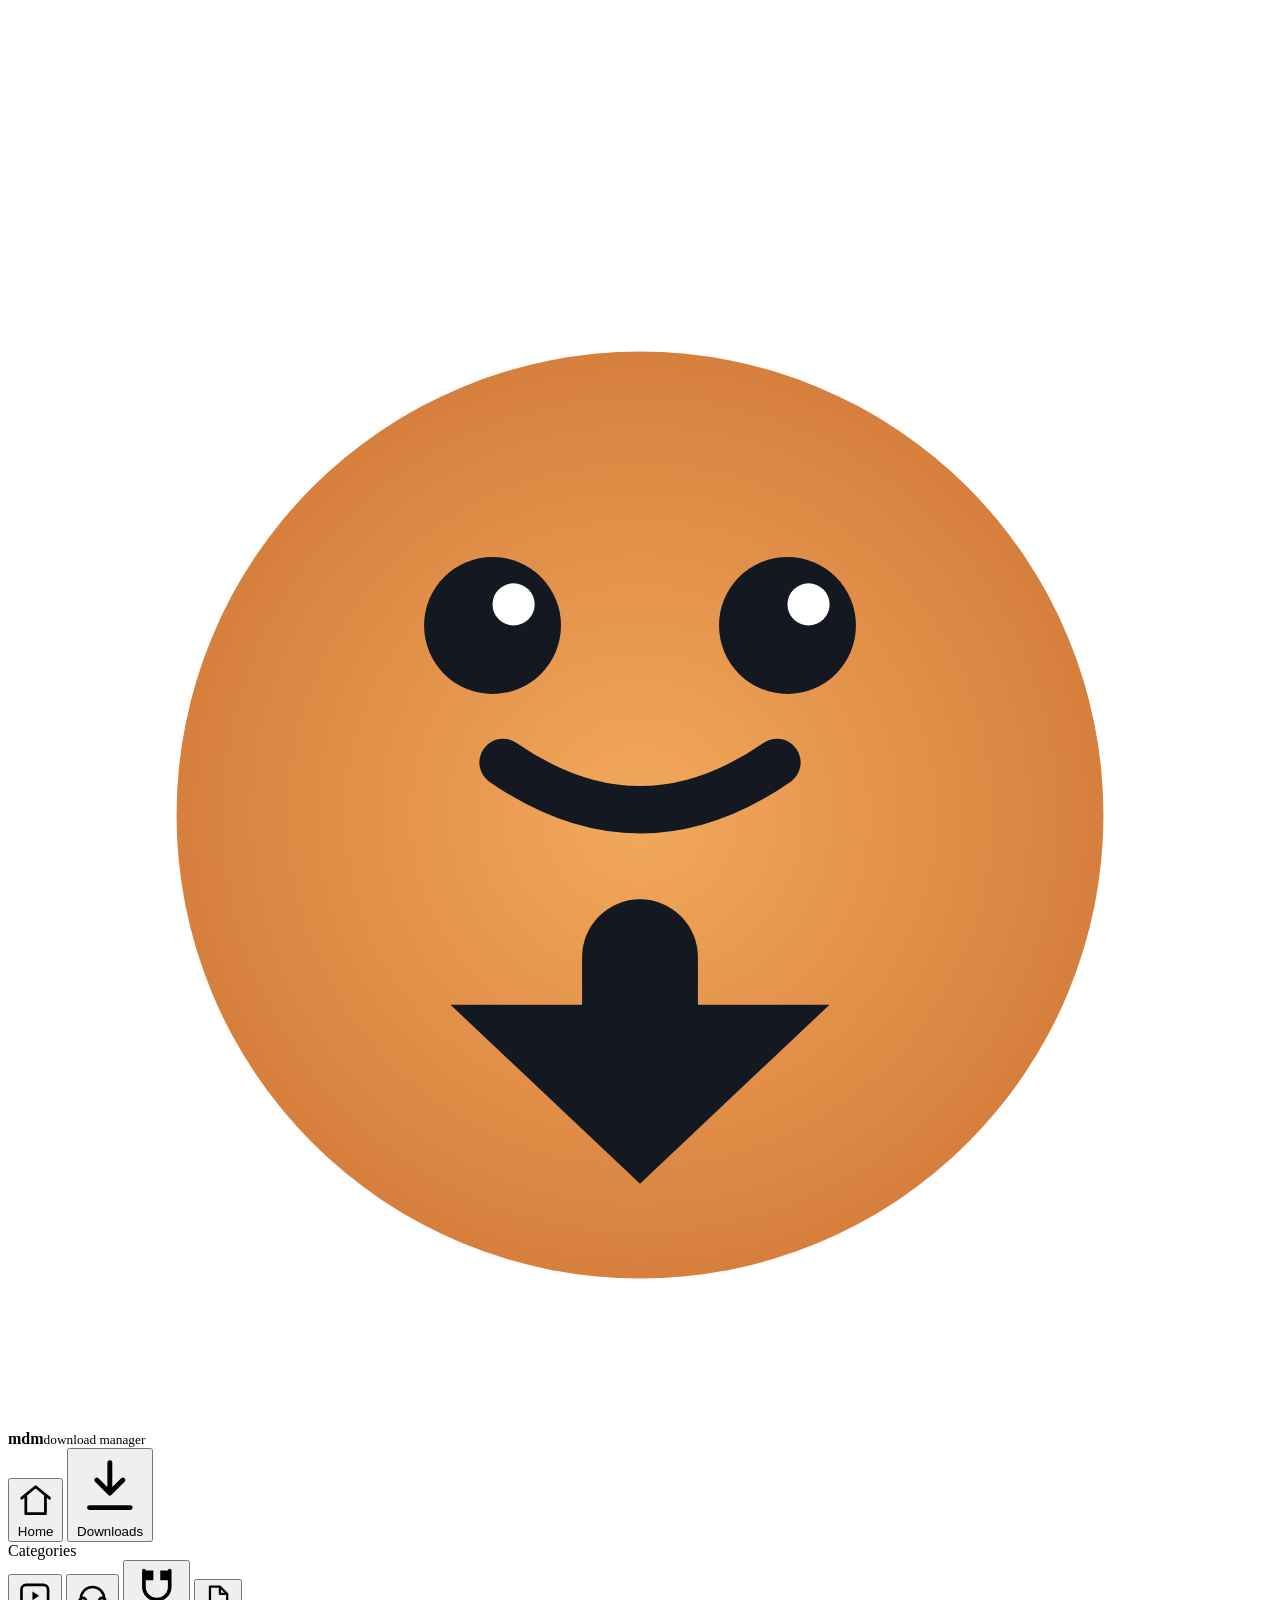
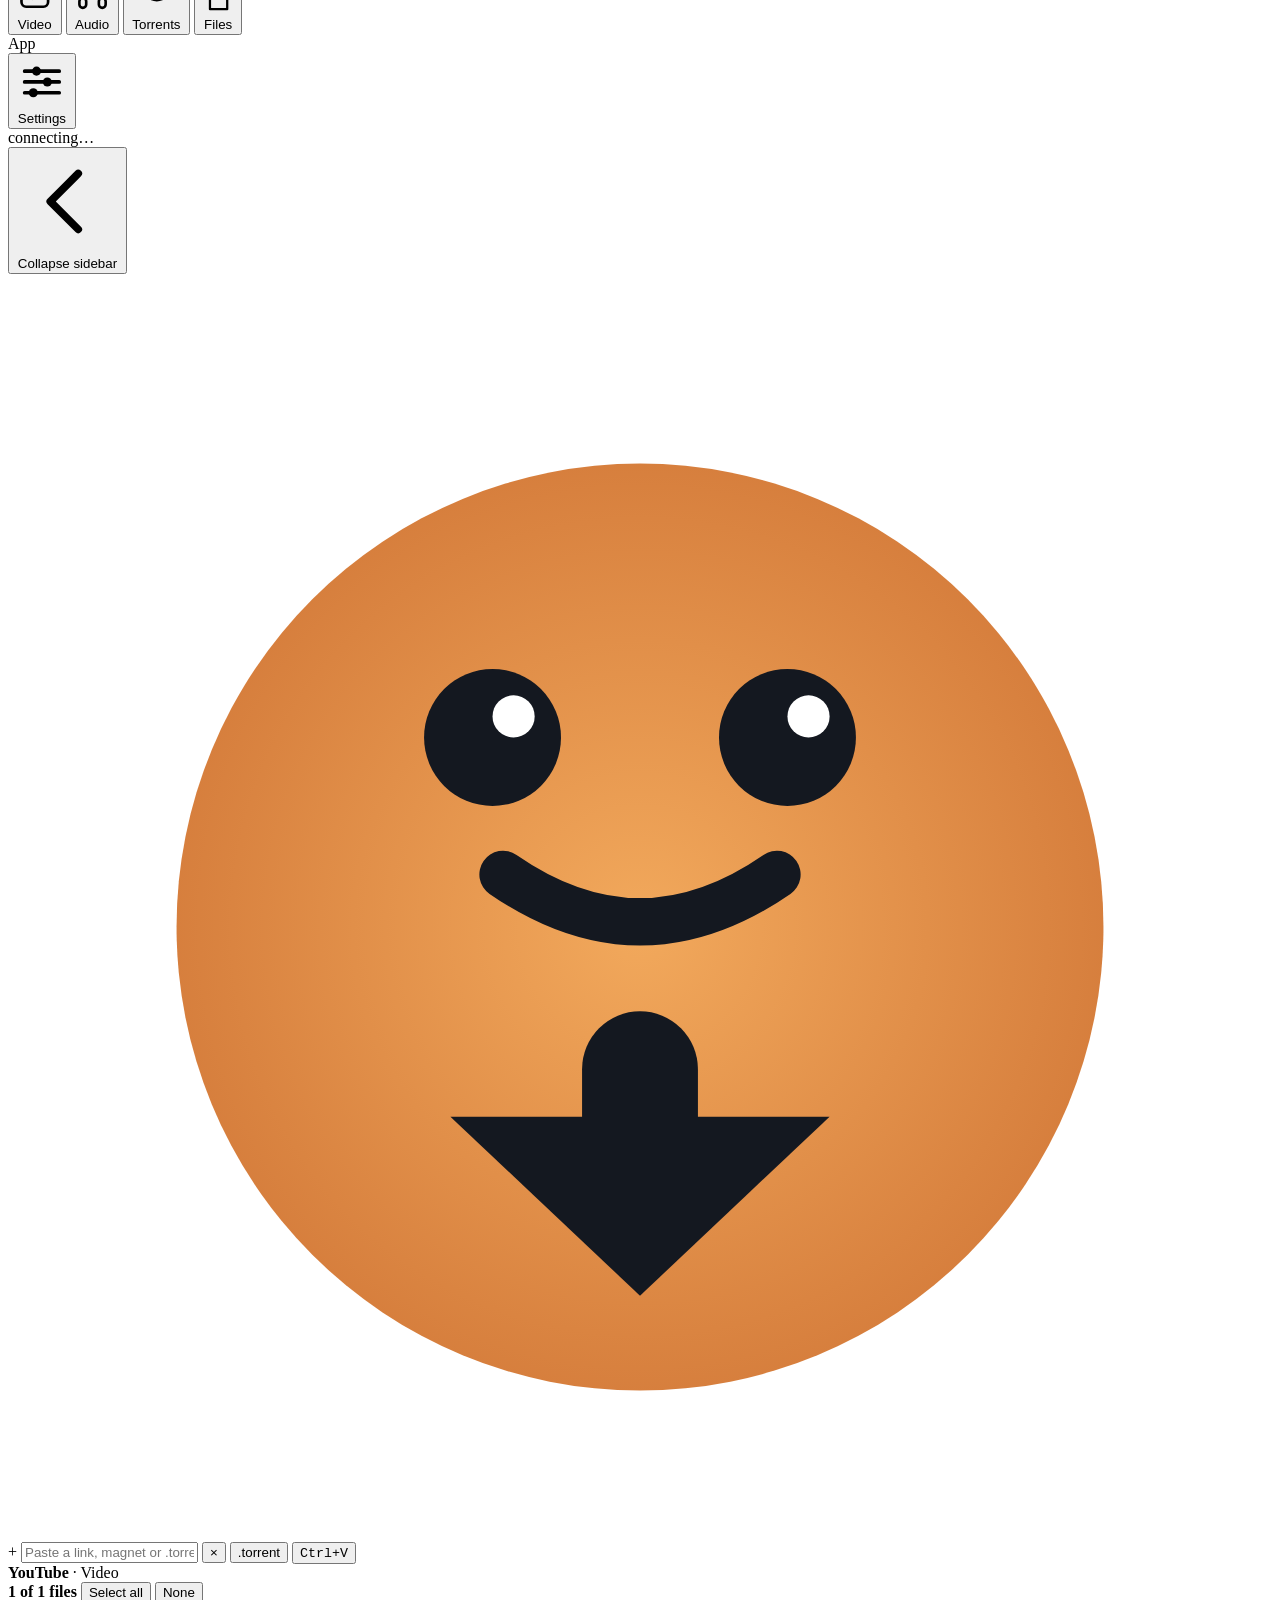
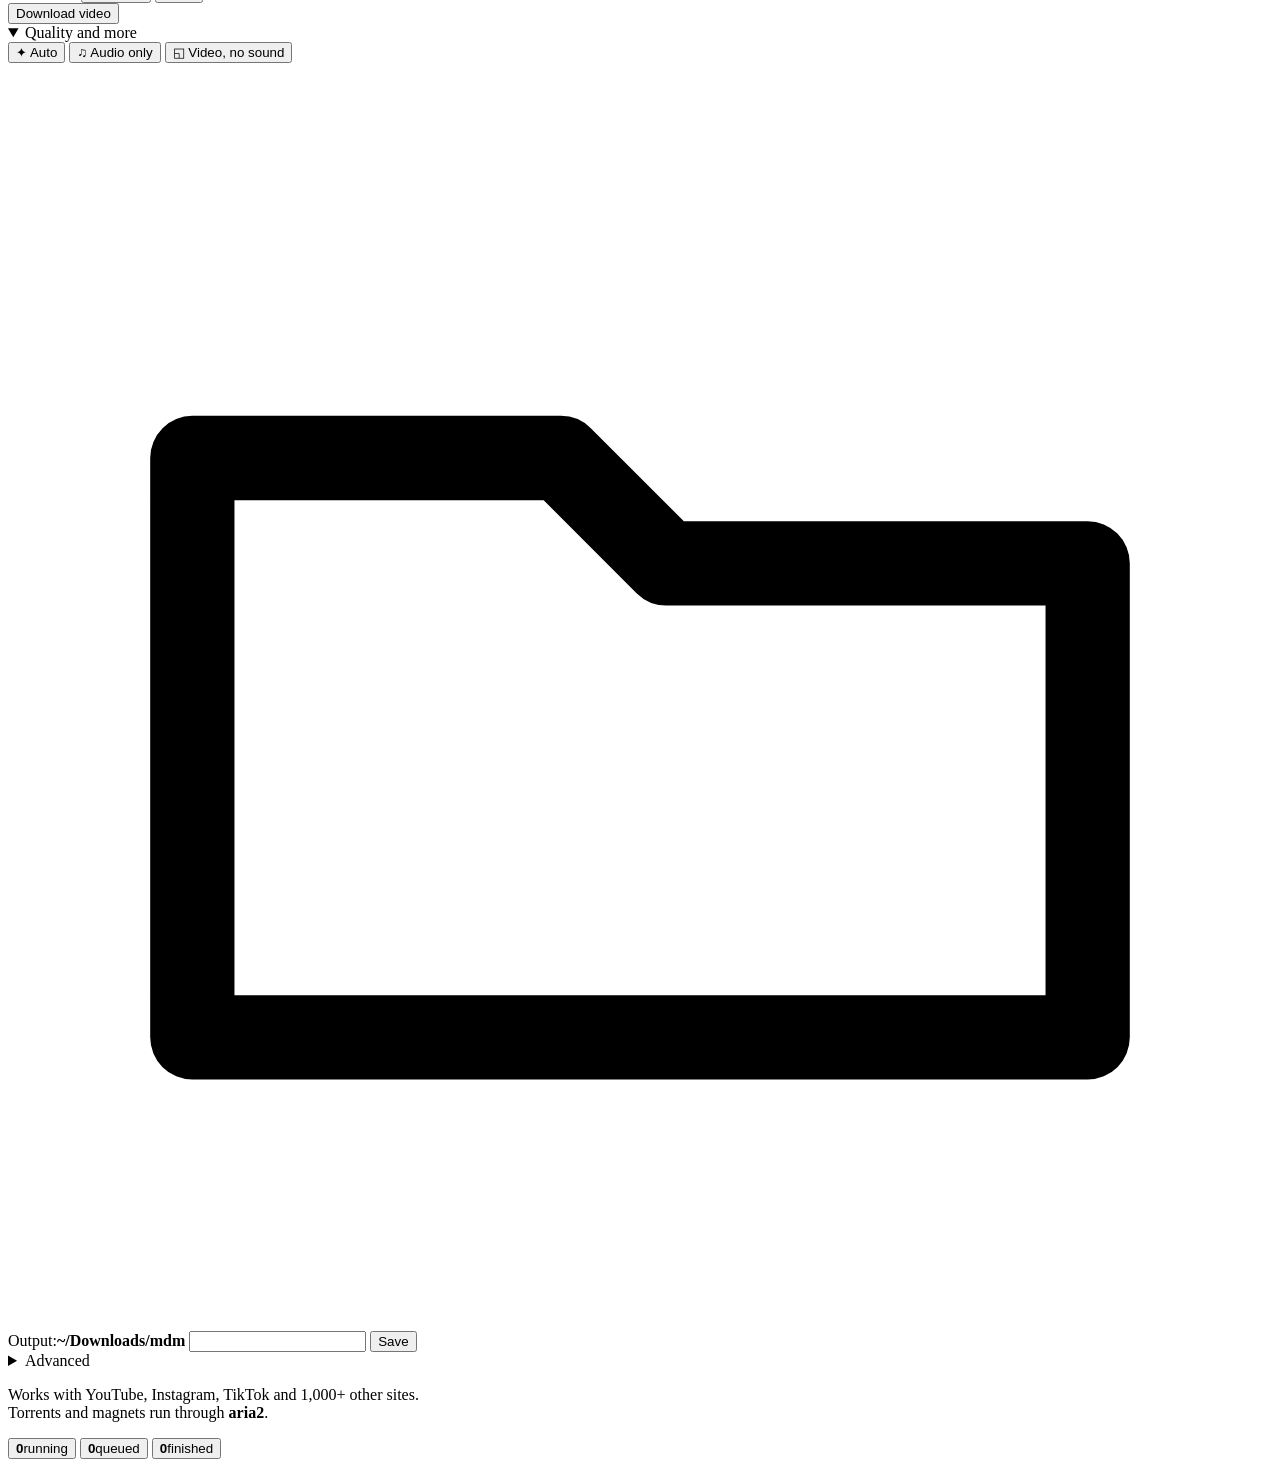
==== crates/mdm-server/ui/index.html @ 6a84bc95 "P3TERX-inspired aria2 & advanced yt-dlp settings cards aria2 engine card now exposes: disk cache, fi" ====
<!doctype html>
<html lang="en">
<head>
<meta charset="utf-8">
<meta name="viewport" content="width=device-width, initial-scale=1">
<title>mdm — Media Download Manager</title>
<link rel="icon" href="data:image/svg+xml,%3Csvg xmlns='http://www.w3.org/2000/svg' viewBox='0 0 32 32'%3E%3Crect width='32' height='32' rx='8' fill='%23e8934a'/%3E%3Cpath d='M16 7v11m-5-4l5 5 5-5M8 25h16' stroke='%23161a21' stroke-width='2.6' stroke-linecap='round' stroke-linejoin='round' fill='none'/%3E%3C/svg%3E">
<link rel="stylesheet" href="/static/styles.css">
</head>
<body>

<!-- shared svg: mascot + gradients -->
<svg class="defs-svg" aria-hidden="true">
  <defs>
    <radialGradient id="g-hero" cx="0.5" cy="0.5" r="0.75">
      <stop offset="0" stop-color="#f2a95c"/>
      <stop offset="1" stop-color="#c96a2e"/>
    </radialGradient>
    <g id="mascot">
      <circle cx="60" cy="62" r="44" fill="url(#g-hero)"/>
      <circle cx="46" cy="44" r="6.5" fill="#141820"/>
      <circle cx="74" cy="44" r="6.5" fill="#141820"/>
      <circle cx="48" cy="42" r="2" fill="#fff"/>
      <circle cx="76" cy="42" r="2" fill="#fff"/>
      <path d="M47 57 Q60 66 73 57" stroke="#141820" stroke-width="4.5" stroke-linecap="round" fill="none"/>
      <rect x="54.5" y="70" width="11" height="16" rx="5.5" fill="#141820"/>
      <path d="M42 80 h36 L60 97 Z" fill="#141820"/>
    </g>
  </defs>
</svg>

<div class="app">
  <aside class="sidebar" id="sidebar">
    <div class="brand">
      <svg class="tile" viewBox="0 0 120 120"><use href="#mascot"/></svg>
      <div class="brand-text"><b>mdm</b><small>download manager</small></div>
    </div>

    <nav class="nav">
      <button class="nav-item" data-nav="#/home">
        <svg viewBox="0 0 24 24"><path d="M3.5 10.5 12 3.5l8.5 7M6 9v11h12V9" fill="none" stroke="currentColor" stroke-width="1.7" stroke-linecap="round" stroke-linejoin="round"/></svg>
        <span>Home</span>
      </button>
      <button class="nav-item" data-nav="#/downloads">
        <svg viewBox="0 0 24 24"><path d="M12 4v10m-4.5-4 4.5 4.5L16.5 10M5 19.5h14" fill="none" stroke="currentColor" stroke-width="1.7" stroke-linecap="round" stroke-linejoin="round"/></svg>
        <span>Downloads</span>
        <em id="badge-active" class="badge hidden"></em>
      </button>

      <div class="section">Categories</div>
      <button class="nav-item cat" data-kind="#/downloads/video">
        <svg viewBox="0 0 24 24"><rect x="3.5" y="5" width="17" height="14" rx="3" fill="none" stroke="currentColor" stroke-width="1.7"/><path d="M10.5 9.2 14.8 12l-4.3 2.8z" fill="currentColor"/></svg>
        <span>Video</span>
      </button>
      <button class="nav-item cat" data-kind="#/downloads/audio">
        <svg viewBox="0 0 24 24"><path d="M4.5 14a7.5 7.5 0 0 1 15 0" fill="none" stroke="currentColor" stroke-width="1.7" stroke-linecap="round"/><rect x="3.5" y="13.5" width="4.4" height="6.5" rx="2.2" fill="none" stroke="currentColor" stroke-width="1.7"/><rect x="16.1" y="13.5" width="4.4" height="6.5" rx="2.2" fill="none" stroke="currentColor" stroke-width="1.7"/></svg>
        <span>Audio</span>
      </button>
      <button class="nav-item cat" data-kind="#/downloads/torrents">
        <svg viewBox="0 0 24 24"><path d="M6 3.5v7.5a6 6 0 0 0 12 0V3.5" fill="none" stroke="currentColor" stroke-width="1.7" stroke-linecap="round"/><path d="M6 3.5h4.4V8H6zM13.6 3.5H18V8h-4.4z" fill="currentColor"/></svg>
        <span>Torrents</span>
      </button>
      <button class="nav-item cat" data-kind="#/downloads/files">
        <svg viewBox="0 0 24 24"><path d="M6 3.5h7.5L19 9v11.5H6zM13.5 3.7V9H19" fill="none" stroke="currentColor" stroke-width="1.7" stroke-linecap="round" stroke-linejoin="round"/></svg>
        <span>Files</span>
      </button>

      <div class="section">App</div>
      <button class="nav-item" data-nav="#/settings">
        <svg viewBox="0 0 24 24"><path d="M4 7h16M4 12h16M4 17h16" fill="none" stroke="currentColor" stroke-width="1.7" stroke-linecap="round"/><circle cx="9.5" cy="7" r="2.1" fill="currentColor"/><circle cx="14.5" cy="12" r="2.1" fill="currentColor"/><circle cx="8" cy="17" r="2.1" fill="currentColor"/></svg>
        <span>Settings</span>
      </button>
    </nav>

    <div class="side-foot">
      <div class="health"><span id="health-dot" class="dot"></span><span id="health-text">connecting…</span></div>
      <button id="collapse" class="side-btn" title="Collapse sidebar (Ctrl+Shift+S)">
        <svg viewBox="0 0 24 24"><path d="M14.5 5.5 8 12l6.5 6.5" fill="none" stroke="currentColor" stroke-width="1.8" stroke-linecap="round" stroke-linejoin="round"/></svg>
        <span>Collapse sidebar</span>
      </button>
    </div>
  </aside>

  <main class="panel">
    <div id="notice" class="notice hidden" role="status"></div>

    <!-- Home: paste a link -->
    <section id="view-home" class="view">
      <div class="hero">
        <svg class="mascot" viewBox="0 0 120 120"><use href="#mascot"/></svg>

        <form id="add-form" class="home-stack" autocomplete="off">
          <div class="paste-bar">
            <span class="plus">+</span>
            <input id="url" type="text" placeholder="Paste a link, magnet or .torrent path…" required spellcheck="false" aria-label="Link">
            <button type="button" id="clear-btn" class="kbd-btn hidden" title="Clear">×</button>
            <button type="button" id="browse-btn" class="kbd-btn" title="Pick a .torrent file to add">.torrent</button>
            <button type="button" id="paste-btn" class="kbd-btn"><kbd>Ctrl+V</kbd></button>
            <input id="torrent-file" type="file" accept=".torrent,application/x-bittorrent" hidden>
          </div>

          <!-- shown while a URL is present -->
          <div id="add-card" class="add-card hidden">
            <div id="preview-line" class="preview-line"><b id="pv-site">YouTube</b> <span class="dotsep">·</span> <span id="pv-type">Video</span></div>

            <!-- torrent: per-file selection -->
            <div id="torrent-block" class="torrent-block hidden">
              <div class="t-head">
                <b id="t-count">1 of 1 files</b>
                <span class="t-links">
                  <button type="button" id="t-all">Select all</button>
                  <button type="button" id="t-none">None</button>
                </span>
              </div>
              <div id="t-files" class="t-files"></div>
            </div>

            <button type="submit" id="add-btn" class="primary wide-btn">Download video</button>

            <details class="advance" open>
              <summary>Quality and more</summary>
              <div class="seg" id="quality-seg" role="radiogroup">
                <button type="button" class="seg-btn on" data-fmt="">✦ Auto</button>
                <button type="button" class="seg-btn" data-fmt="bestaudio/best">♫ Audio only</button>
                <button type="button" class="seg-btn" data-fmt="bestvideo/best">◱ Video, no sound</button>
              </div>
              <div class="out-row">
                <svg viewBox="0 0 24 24"><path d="M3.5 7.5v11h17v-9h-8l-2-2h-7z" fill="none" stroke="currentColor" stroke-width="1.6" stroke-linejoin="round"/></svg>
                <span>Output:</span><b id="out-dir-label">~/Downloads/mdm</b>
                <input id="out-dir-input" class="hidden" type="text" spellcheck="false">
                <button type="button" id="out-dir-save" class="mini-btn hidden">Save</button>
              </div>

              <details class="advance adv-2">
                <summary>Advanced</summary>
                <div class="adv-grid">
                  <label><span>Type</span>
                    <select id="kind">
                      <option value="">auto</option>
                      <option value="video">video</option>
                      <option value="audio">audio</option>
                      <option value="direct">file</option>
                      <option value="torrent">torrent</option>
                      <option value="magnet">magnet</option>
                    </select>
                  </label>
                  <label><span>Format selector (-f)</span>
                    <input id="format" type="text" placeholder="best" spellcheck="false">
                  </label>
                </div>
              </details>
            </details>
          </div>
        </form>

        <div id="hero-foot">
          <p class="hero-sub">Works with YouTube, Instagram, TikTok and 1,000+ other sites.<br>
          Torrents and magnets run through <b>aria2</b>.</p>
          <div class="stats">
            <button class="stat" data-nav="#/downloads"><b id="stat-running">0</b><span>running</span></button>
            <button class="stat" data-nav="#/downloads"><b id="stat-queued">0</b><span>queued</span></button>
            <button class="stat" data-nav="#/downloads"><b id="stat-done">0</b><span>finished</span></button>
          </div>
        </div>
      </div>
    </section>

    <!-- Downloads: grouped cards -->
    <section id="view-downloads" class="view" hidden>
      <div class="head-row">
        <h2>Downloads</h2>
        <div class="head-tools">
          <input id="search" class="search" type="text" placeholder="Search" spellcheck="false">
          <button id="go-add" class="side-btn">
            <svg viewBox="0 0 24 24"><circle cx="12" cy="12" r="9" fill="none" stroke="currentColor" stroke-width="1.7"/><path d="M12 8.5v7M8.5 12h7" fill="none" stroke="currentColor" stroke-width="1.7" stroke-linecap="round"/></svg>
            <span>Add link</span>
          </button>
        </div>
      </div>

      <div class="chips" id="state-chips">
        <button class="chip on" data-state="all">All <b class="chip-n" id="n-all">0</b></button>
        <button class="chip" data-state="active">Active <b class="chip-n" id="n-active">0</b></button>
        <button class="chip" data-state="done">Completed <b class="chip-n" id="n-done">0</b></button>
        <button class="chip" data-state="failed">Failed <b class="chip-n" id="n-failed">0</b></button>
      </div>
      <div id="dl-summary" class="dl-summary hidden"></div>
      <div id="kind-note" class="kind-note hidden"></div>

      <div id="cards" class="cards"></div>
      <div id="empty" class="empty hidden">Nothing here yet.</div>

      <div id="dl-footer" class="dl-footer hidden">
        <span id="dl-footer-text">—</span>
        <div class="bar slim"><i id="overall-bar"></i></div>
        <b id="overall-pct">0%</b>
      </div>
    </section>

    <!-- Settings: download defaults -->
    <section id="view-settings" class="view" hidden>
      <div class="head-row">
        <h2>Settings</h2>
      </div>
      <p class="settings-sub">Defaults for new downloads. Stored in <code>~/.local/share/mdm/config.toml</code>.</p>
      <form id="settings-form" class="settings-grid">
        <div class="settings-card span-2">
          <div class="card-head">
            <svg viewBox="0 0 24 24" class="card-ico"><path d="M3 7a2 2 0 0 1 2-2h4l2 2h8a2 2 0 0 1 2 2v9a2 2 0 0 1-2 2H5a2 2 0 0 1-2-2V7Z" fill="none" stroke="currentColor" stroke-width="1.6"/></svg>
            <h3>Where files go</h3>
          </div>
          <label class="field wide">
            <span>Output folder</span>
            <input id="set-output-dir" type="text" spellcheck="false">
            <small class="field-note">Finished links and torrents land here. Applies to new downloads.</small>
          </label>
        </div>
        <div class="settings-card">
          <div class="card-head">
            <svg viewBox="0 0 24 24" class="card-ico"><path d="M13 2 4 14h6l-1 8 9-12h-6l1-8Z" fill="none" stroke="currentColor" stroke-width="1.6" stroke-linejoin="round"/></svg>
            <h3>Performance</h3>
          </div>
          <label class="field">
            <span>Max parallel downloads</span>
            <div class="stepper-row">
              <button type="button" class="stbtn" data-target="set-max-concurrent" tabindex="-1">&#8722;</button>
              <input id="set-max-concurrent" type="number" min="1" max="16" step="1">
              <button type="button" class="stbtn" data-target="set-max-concurrent" tabindex="-1">&#43;</button>
            </div>
            <small class="field-note">Jobs that run at once. The rest wait in the queue.</small>
          </label>
          <label class="field">
            <span>Retries per download</span>
            <div class="stepper-row">
              <button type="button" class="stbtn" data-target="set-max-retries" tabindex="-1">&#8722;</button>
              <input id="set-max-retries" type="number" min="0" max="10" step="1">
              <button type="button" class="stbtn" data-target="set-max-retries" tabindex="-1">&#43;</button>
            </div>
            <small class="field-note">0 = fail fast. More retries ride out flaky sources.</small>
          </label>
        </div>
        <div class="settings-card">
          <div class="card-head">
            <svg viewBox="0 0 24 24" class="card-ico"><path d="m12 12 7-7M8.5 8.5 3 14l7 7 5.5-5.5M3 21l3-3" fill="none" stroke="currentColor" stroke-width="1.6" stroke-linecap="round"/><circle cx="18" cy="5" r="1.6" fill="currentColor"/><circle cx="6" cy="18" r="1.6" fill="currentColor"/></svg>
            <h3>Torrents</h3>
          </div>
          <label class="field">
            <span>Keep seeding after finish</span>
            <div class="stepper-row">
              <button type="button" class="stbtn" data-target="set-seed-minutes" tabindex="-1">&#8722;</button>
              <input id="set-seed-minutes" type="number" min="0" max="10080" step="1">
              <button type="button" class="stbtn" data-target="set-seed-minutes" tabindex="-1">&plus;</button>
            </div>
            <small class="field-note">Minutes to seed once a torrent finishes. 0 stops right away.</small>
          </label>
        </div>
        <div class="settings-card">
          <div class="card-head">
            <svg viewBox="0 0 24 24" class="card-ico"><path d="M12 3v10m0 0 4-4m-4 4-4-4M4 17.5h16" fill="none" stroke="currentColor" stroke-width="1.6" stroke-linecap="round" stroke-linejoin="round"/></svg>
            <h3>aria2 engine</h3>
          </div>
          <label class="check"><input type="checkbox" id="set-aria2-offload"> <span>Offload yt-dlp downloads to aria2c</span></label>
          <label class="check"><input type="checkbox" id="set-aria2-fallback"> <span>If aria2 offload fails, retry with yt-dlp's downloader</span></label>
          <small class="field-note">Aria2 fetches media with segmented, multi-connection reads. Faster on big files and keeps yt-dlp light.</small>
          <label class="field">
            <span>Connections per server</span>
            <div class="stepper-row">
              <button type="button" class="stbtn" data-target="set-aria2-conn" tabindex="-1">&#8722;</button>
              <input id="set-aria2-conn" type="number" min="1" max="16" step="1">
              <button type="button" class="stbtn" data-target="set-aria2-conn" tabindex="-1">&#43;</button>
            </div>
          </label>
          <label class="field">
            <span>Segments per download</span>
            <div class="stepper-row">
              <button type="button" class="stbtn" data-target="set-aria2-split" tabindex="-1">&#8722;</button>
              <input id="set-aria2-split" type="number" min="1" max="16" step="1">
              <button type="button" class="stbtn" data-target="set-aria2-split" tabindex="-1">&#43;</button>
            </div>
          </label>
          <label class="field">
            <span>Connect timeout</span>
            <div class="stepper-row">
              <button type="button" class="stbtn" data-target="set-aria2-timeout" tabindex="-1">&#8722;</button>
              <input id="set-aria2-timeout" type="number" min="5" max="120" step="5">
              <button type="button" class="stbtn" data-target="set-aria2-timeout" tabindex="-1">&#43;</button>
            </div>
            <small class="field-note">Seconds before a stalled connection gives up. Applies to new downloads.</small>
          </label>
          <label class="field">
            <span>Disk cache</span>
            <div class="stepper-row">
              <button type="button" class="stbtn" data-target="set-aria2-cache" tabindex="-1">&#8722;</button>
              <input id="set-aria2-cache" type="number" min="0" max="1024" step="32">
              <button type="button" class="stbtn" data-target="set-aria2-cache" tabindex="-1">&#43;</button>
            </div>
            <small class="field-note">MB buffered in RAM before writing to disk. 64M helps slow drives; 0 = off.</small>
          </label>
          <label class="check"><input type="checkbox" id="set-aria2-prealloc"> <span>Pre-allocate file space (falloc)</span></label>
          <small class="field-note">Fewer fragments on spinning HDDs. Leave off for SSDs.</small>
          <label class="field">
            <span>Min split size</span>
            <div class="stepper-row">
              <button type="button" class="stbtn" data-target="set-aria2-minsplit" tabindex="-1">&#8722;</button>
              <input id="set-aria2-minsplit" type="number" min="1" max="1024" step="1">
              <button type="button" class="stbtn" data-target="set-aria2-minsplit" tabindex="-1">&#43;</button>
            </div>
            <small class="field-note">MB. Files below this use a single connection; smaller = more segments.</small>
          </label>
          <label class="field">
            <span>Retries per transfer</span>
            <div class="stepper-row">
              <button type="button" class="stbtn" data-target="set-aria2-tries" tabindex="-1">&#8722;</button>
              <input id="set-aria2-tries" type="number" min="0" max="20" step="1">
              <button type="button" class="stbtn" data-target="set-aria2-tries" tabindex="-1">&#43;</button>
            </div>
            <small class="field-note">0 = keep retrying. High values delay the automatic fallback.</small>
          </label>
          <label class="field">
            <span>Retry wait</span>
            <div class="stepper-row">
              <button type="button" class="stbtn" data-target="set-aria2-retrywait" tabindex="-1">&#8722;</button>
              <input id="set-aria2-retrywait" type="number" min="0" max="60" step="5">
              <button type="button" class="stbtn" data-target="set-aria2-retrywait" tabindex="-1">&#43;</button>
            </div>
            <small class="field-note">Pause between retry attempts, in seconds.</small>
          </label>
          <label class="field">
            <span>Slow speed limit</span>
            <div class="stepper-row">
              <button type="button" class="stbtn" data-target="set-aria2-slowlimit" tabindex="-1">&#8722;</button>
              <input id="set-aria2-slowlimit" type="number" min="0" max="10240" step="64">
              <button type="button" class="stbtn" data-target="set-aria2-slowlimit" tabindex="-1">&#43;</button>
            </div>
            <small class="field-note">K/s. Crawl-speed connections get dropped/reconnected. 0 = off.</small>
          </label>
          <label class="field">
            <span>Max BT peers</span>
            <div class="stepper-row">
              <button type="button" class="stbtn" data-target="set-aria2-btpeers" tabindex="-1">&#8722;</button>
              <input id="set-aria2-btpeers" type="number" min="0" max="500" step="16">
              <button type="button" class="stbtn" data-target="set-aria2-btpeers" tabindex="-1">&#43;</button>
            </div>
            <small class="field-note">Peers connected per torrent. More is faster on popular seeds. 0 = unlimited.</small>
          </label>
          <label class="field wide">
            <span>Browser user agent</span>
            <input id="set-aria2-ua" type="text" spellcheck="false" placeholder="Mozilla/5.0 (Windows NT 10.0; ...)">
            <small class="field-note">Masks aria2's fingerprint on direct downloads (some CDNs ban it). Empty = aria2 default.</small>
          </label>
        </div>
        <div class="settings-card">
          <div class="card-head">
            <svg viewBox="0 0 24 24" class="card-ico"><path d="M3 9h18M3 15h7a3 3 0 0 0 6 0h5M4 5v14" fill="none" stroke="currentColor" stroke-width="1.6" stroke-linecap="round"/></svg>
            <h3>Network</h3>
          </div>
          <label class="field">
            <span>Speed limit</span>
            <input id="set-speed-limit" type="text" spellcheck="false" placeholder="e.g. 5M">
            <small class="field-note">Overall cap for every download. Empty = no limit. K/M/G units.</small>
          </label>
          <label class="field">
            <span>Proxy</span>
            <input id="set-proxy" type="text" spellcheck="false" placeholder="http://127.0.0.1:8080">
            <small class="field-note">http or socks5 URL. Empty = direct connection.</small>
          </label>
        </div>
        <div class="settings-card">
          <div class="card-head">
            <svg viewBox="0 0 24 24" class="card-ico"><path d="M10 15V8l6-3v10m-6 4a3 3 0 1 1-6 0 3 3 0 0 1 6 0m6 0a3 3 0 1 1-6 0 3 3 0 0 1 6 0" fill="none" stroke="currentColor" stroke-width="1.6" stroke-linejoin="round"/></svg>
            <h3>yt-dlp engine</h3>
          </div>
          <label class="field">
            <span>Max video quality</span>
            <select id="set-ytdlp-quality">
              <option value="0">Best available</option>
              <option value="2160">Up to 2160p (4K)</option>
              <option value="1440">Up to 1440p (2K)</option>
              <option value="1080">Up to 1080p (Full HD)</option>
              <option value="720">Up to 720p (HD)</option>
              <option value="480">Up to 480p</option>
              <option value="360">Up to 360p</option>
            </select>
            <small class="field-note">Caps "best" jobs; never exceeds this height.</small>
          </label>
          <label class="field">
            <span>Merge into container</span>
            <select id="set-ytdlp-merge">
              <option value="mkv">MKV (keeps any codecs)</option>
              <option value="mp4">MP4</option>
              <option value="webm">WebM</option>
            </select>
            <small class="field-note">Used when video + audio come as separate streams.</small>
          </label>
          <label class="field">
            <span>Audio format</span>
            <select id="set-ytdlp-audio">
              <option value="mp3">MP3</option>
              <option value="m4a">M4A (AAC)</option>
              <option value="opus">Opus</option>
              <option value="flac">FLAC (lossless)</option>
              <option value="wav">WAV</option>
              <option value="vorbis">Vorbis</option>
              <option value="best">Original codec (no convert)</option>
            </select>
            <small class="field-note">Conversion target for audio jobs.</small>
          </label>
          <label class="field">
            <span>Fragment downloads</span>
            <div class="stepper-row">
              <button type="button" class="stbtn" data-target="set-ytdlp-frags" tabindex="-1">&#8722;</button>
              <input id="set-ytdlp-frags" type="number" min="1" max="16" step="1">
              <button type="button" class="stbtn" data-target="set-ytdlp-frags" tabindex="-1">&#43;</button>
            </div>
            <small class="field-note">Parallel chunks yt-dlp's own downloader fetches — speeds up the aria2 fallback.</small>
          </label>
          <small class="field-note">Applies to new downloads. Embedding needs FFmpeg.</small>
        </div>
        <div class="settings-card">
          <div class="card-head">
            <svg viewBox="0 0 24 24" class="card-ico"><path d="M21 3H3a1 1 0 0 0-1 1v13a1 1 0 0 0 1 1h18a1 1 0 0 0 1-1V4a1 1 0 0 0-1-1ZM7 21h10M9 7v6m0 0 2 2m-2-2-2 2" fill="none" stroke="currentColor" stroke-width="1.6" stroke-linecap="round" stroke-linejoin="round"/></svg>
            <h3>Media extras</h3>
          </div>
          <label class="check"><input type="checkbox" id="set-write-subs"> <span>Download subtitles</span></label>
          <label class="check"><input type="checkbox" id="set-write-auto-subs"> <span>Include auto-generated captions</span></label>
          <label class="check"><input type="checkbox" id="set-ytdlp-embed-subs"> <span>Embed subtitles into the file</span></label>
          <label class="check"><input type="checkbox" id="set-embed-metadata"> <span>Embed metadata &amp; chapters</span></label>
          <label class="check"><input type="checkbox" id="set-embed-thumbnail"> <span>Embed thumbnail as cover art</span></label>
          <small class="field-note">Defaults for video/audio (yt-dlp) downloads. Embedding needs FFmpeg.</small>
        </div>
        <div class="settings-card save-card span-2">
          <button type="submit" class="primary" id="settings-save">Save</button>
          <span id="settings-saved" class="saved-hint" hidden>Saved &#10003;</span>
          <span class="field-note">Takes effect immediately for running jobs where possible.</span>
        </div>
      </form>
    </section>
  </main>
</div>
<script src="/static/app.js"></script>
</body>
</html>
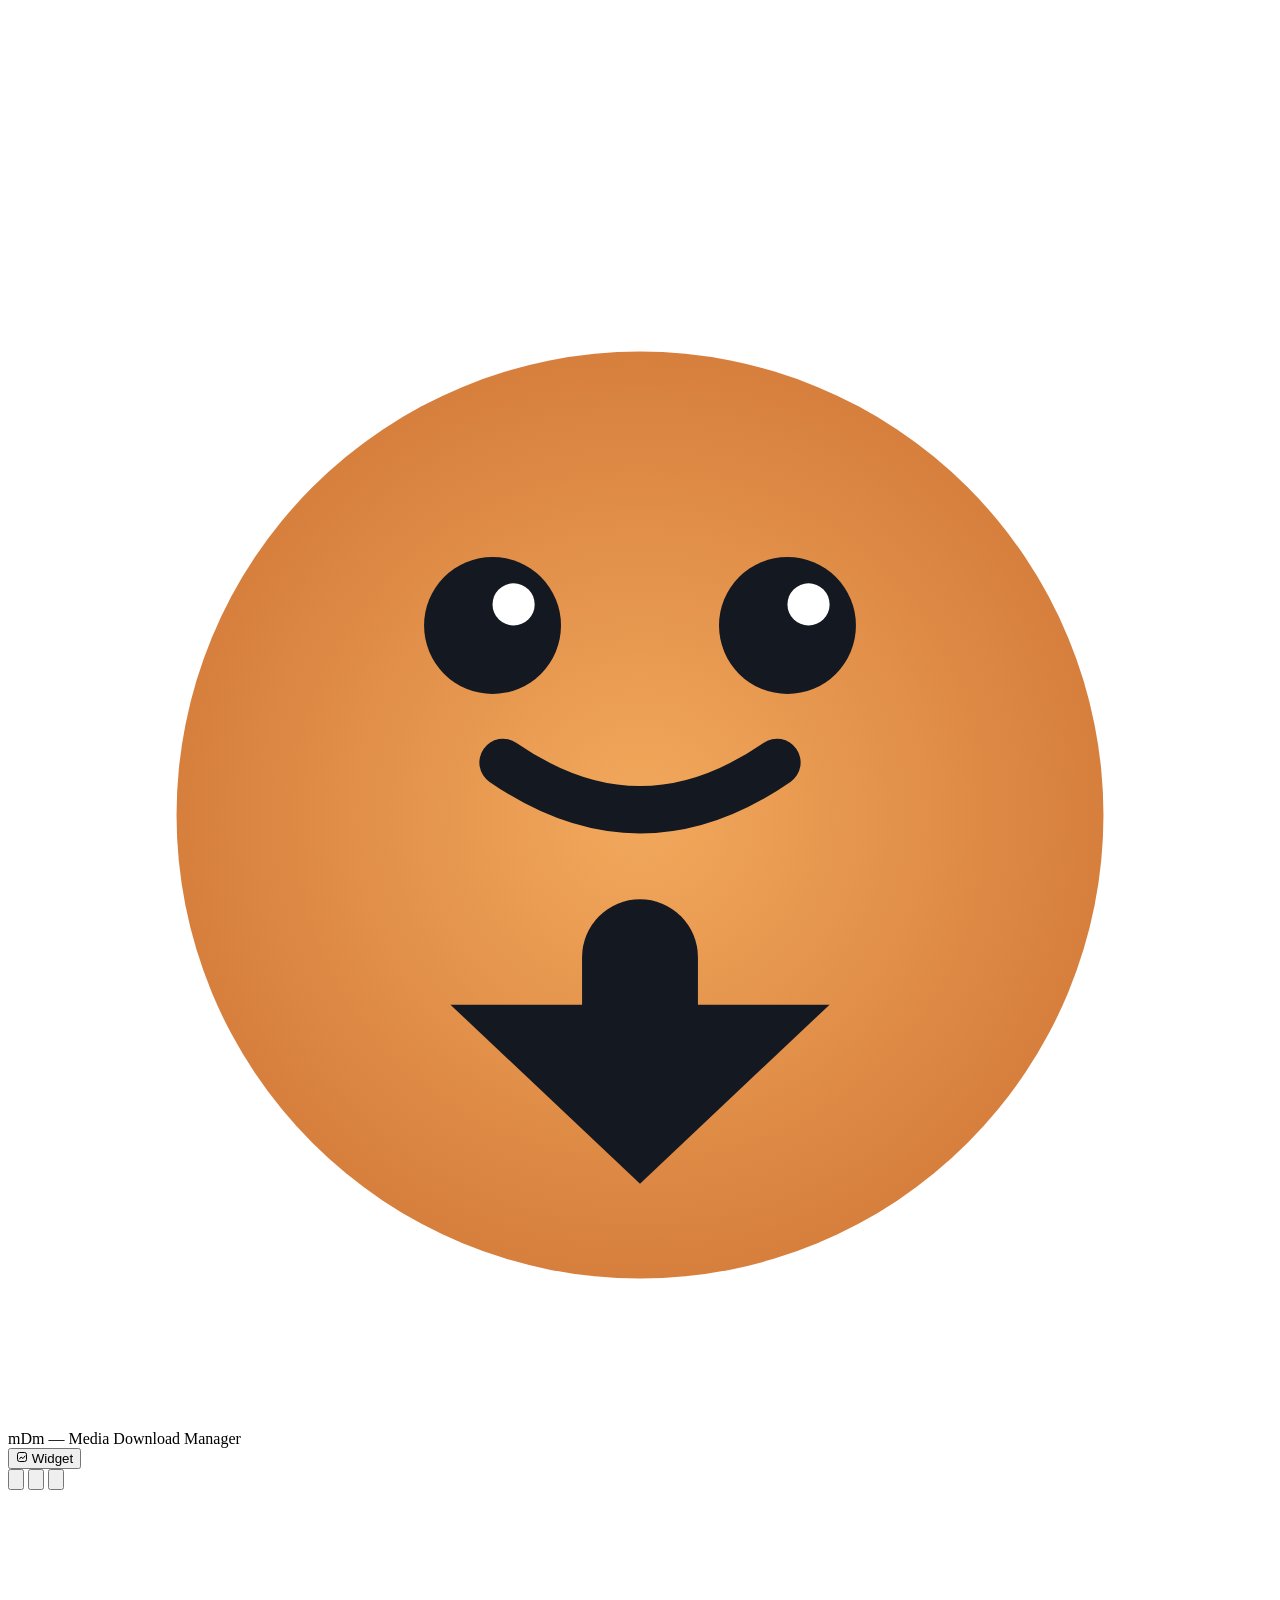
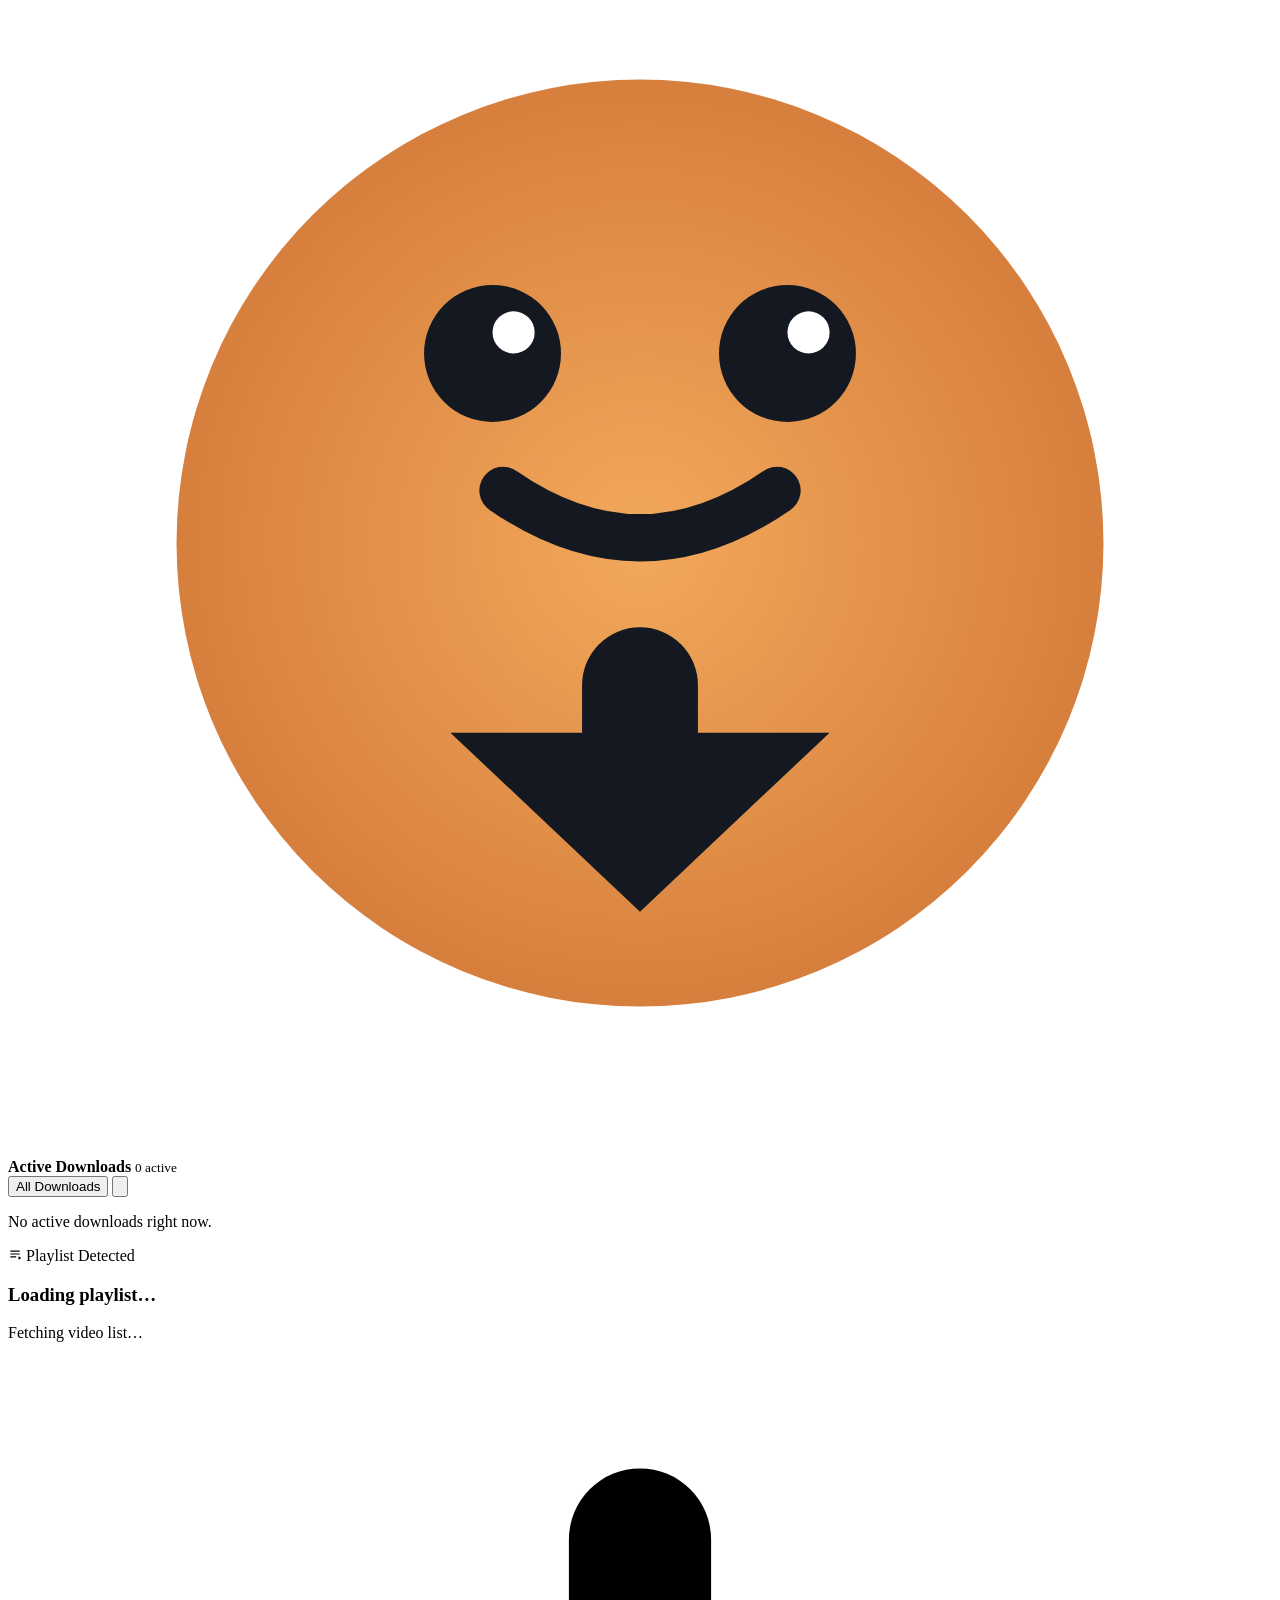
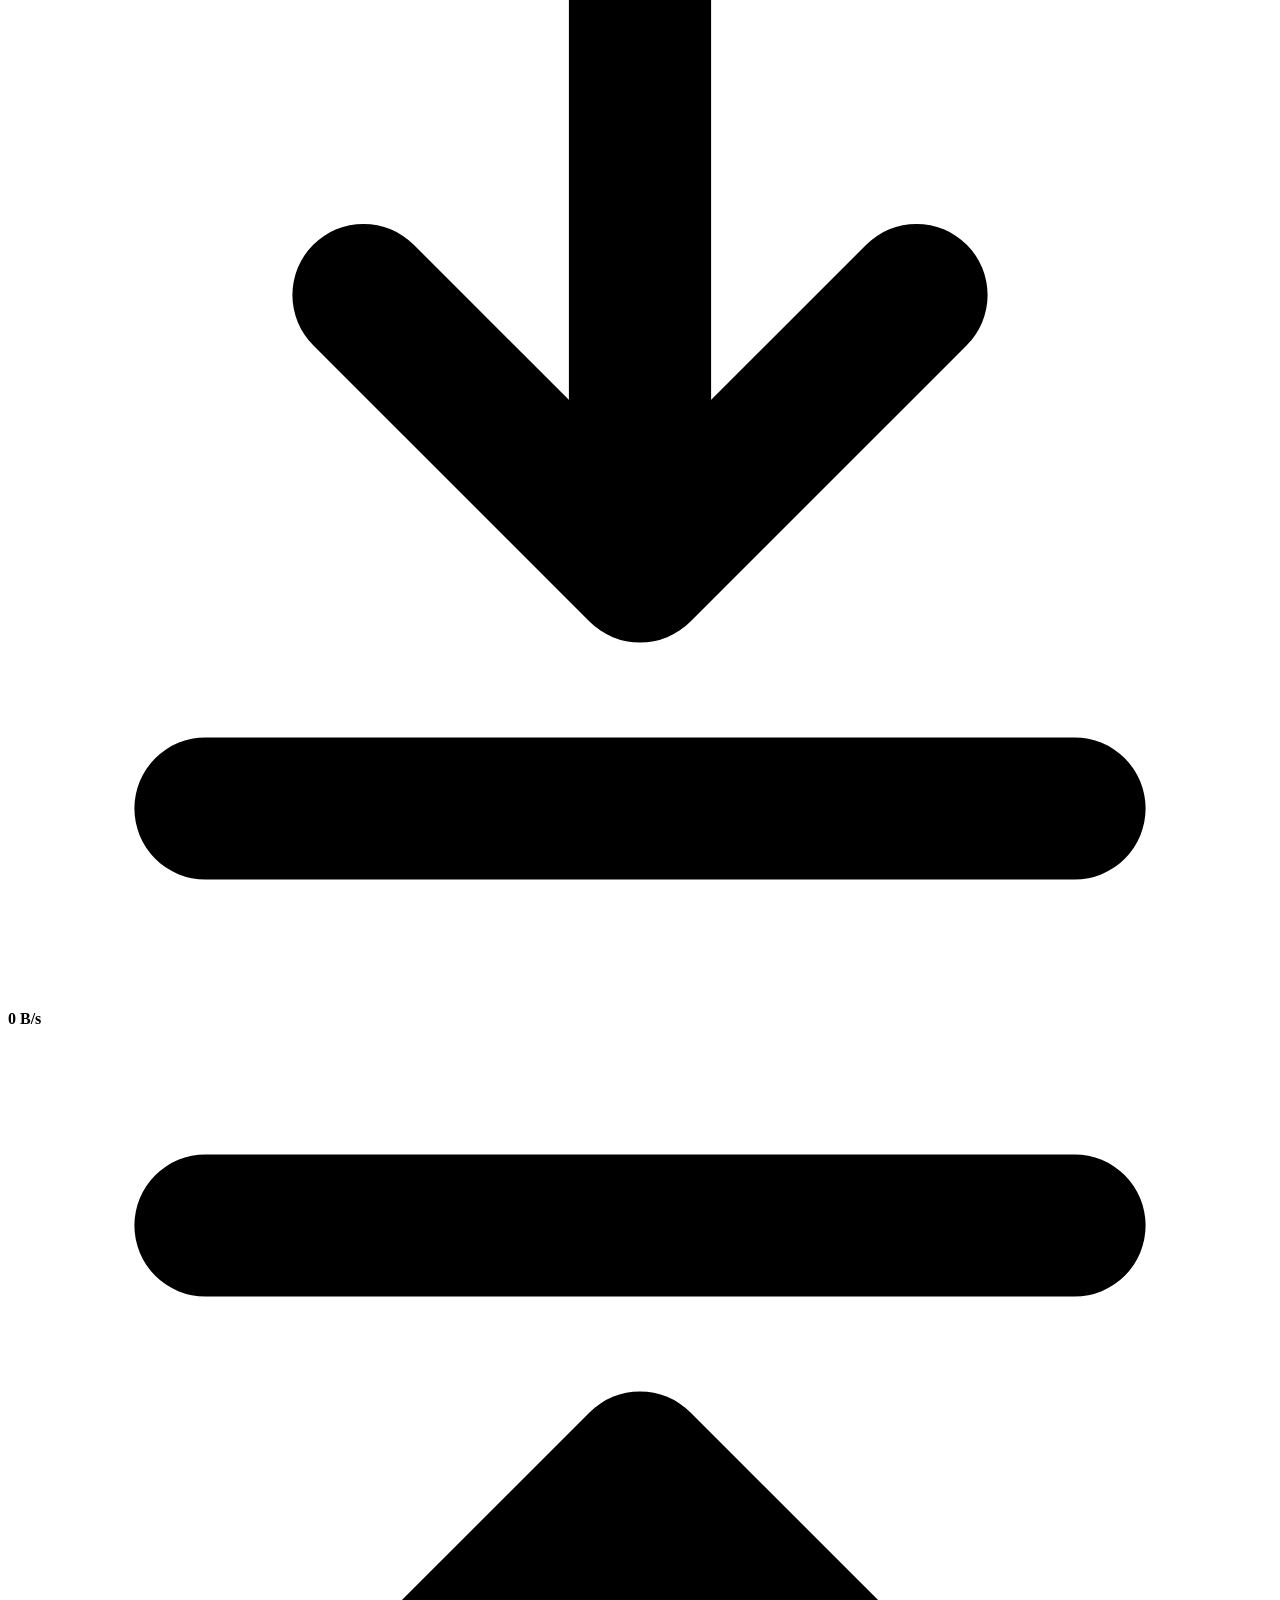
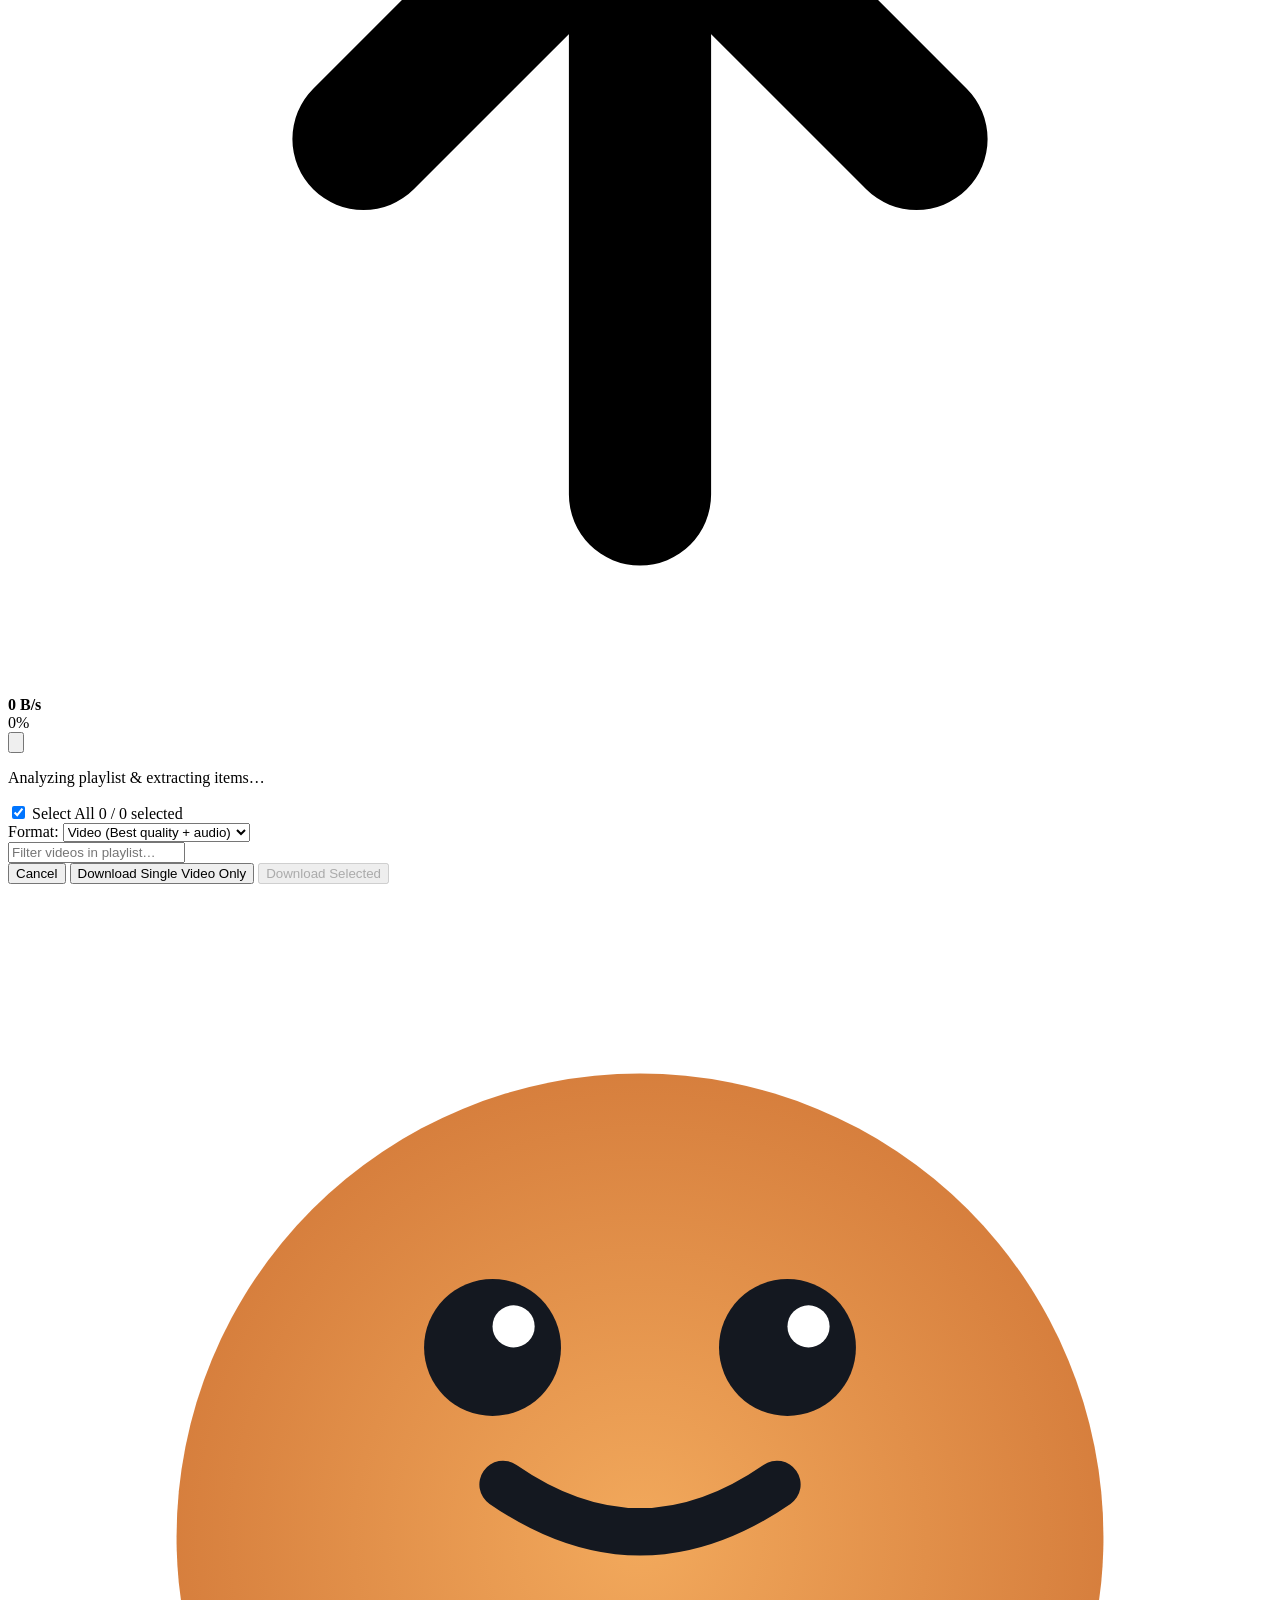
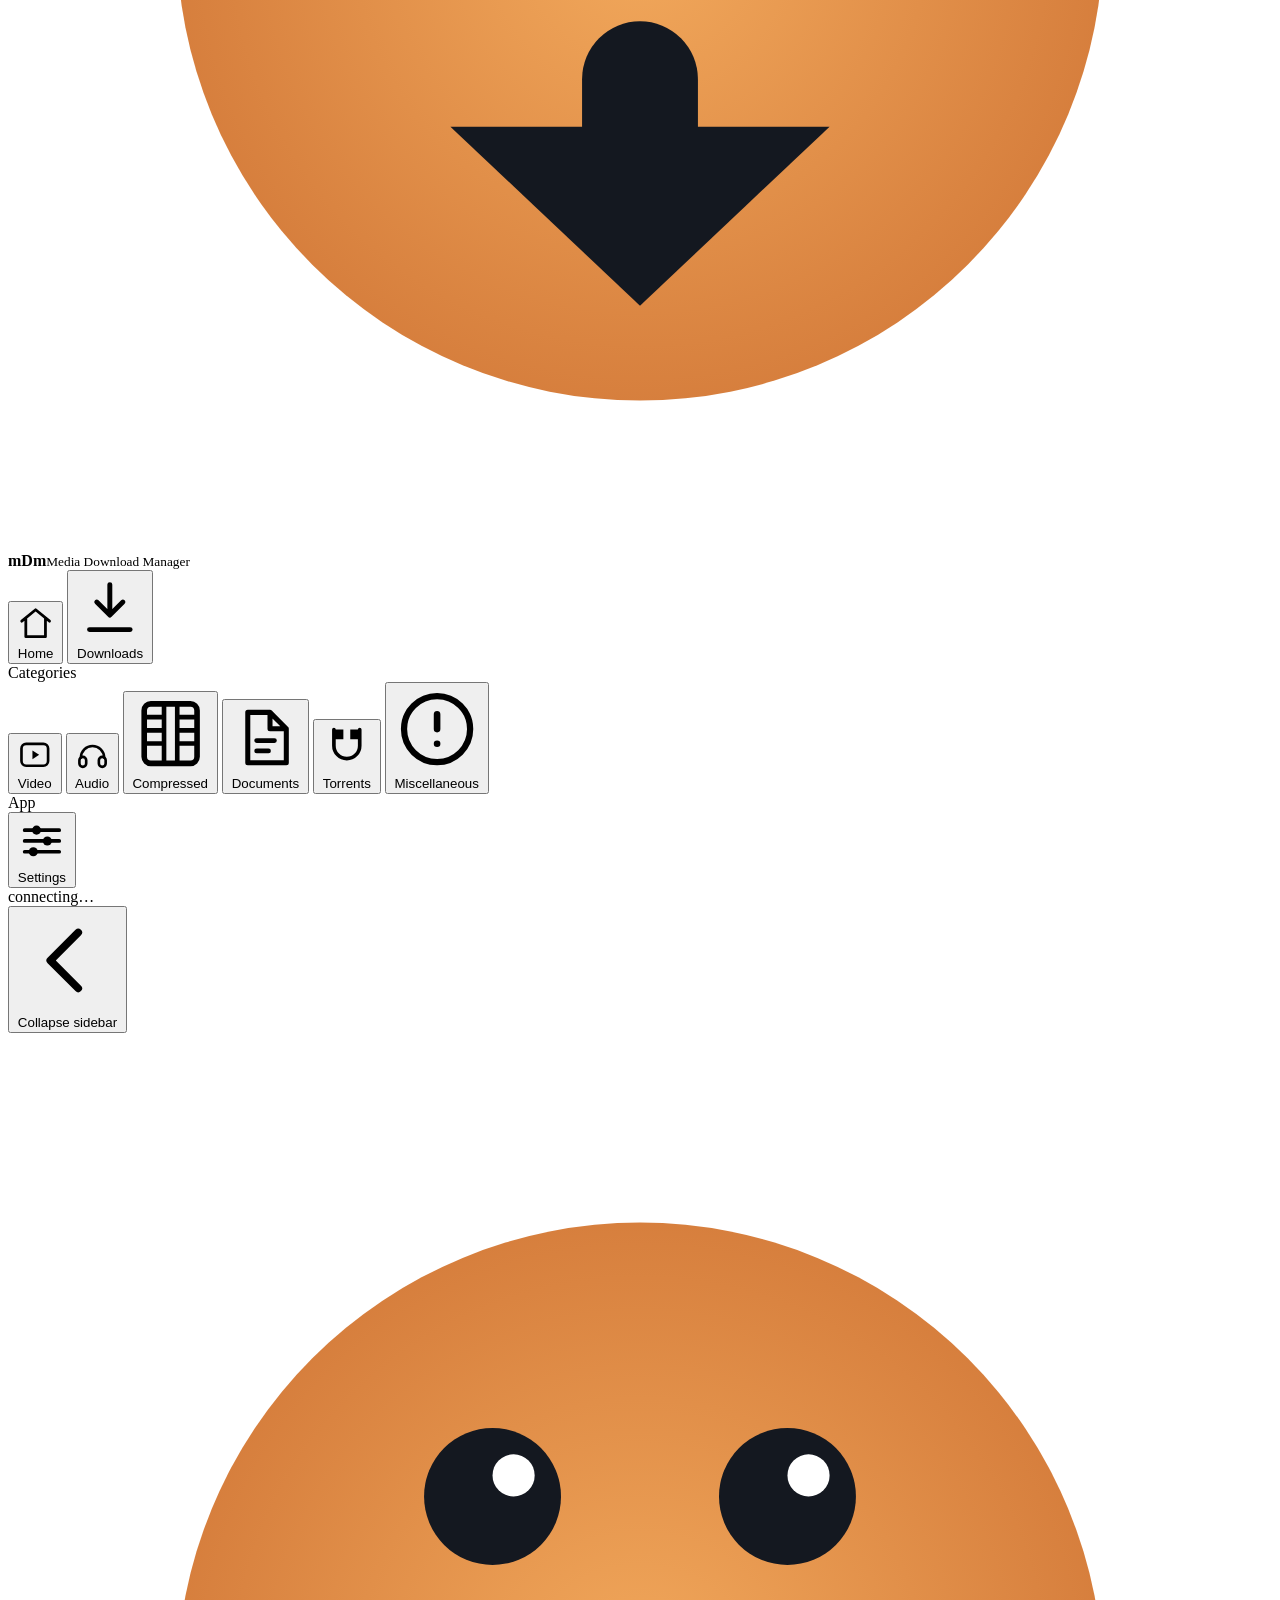
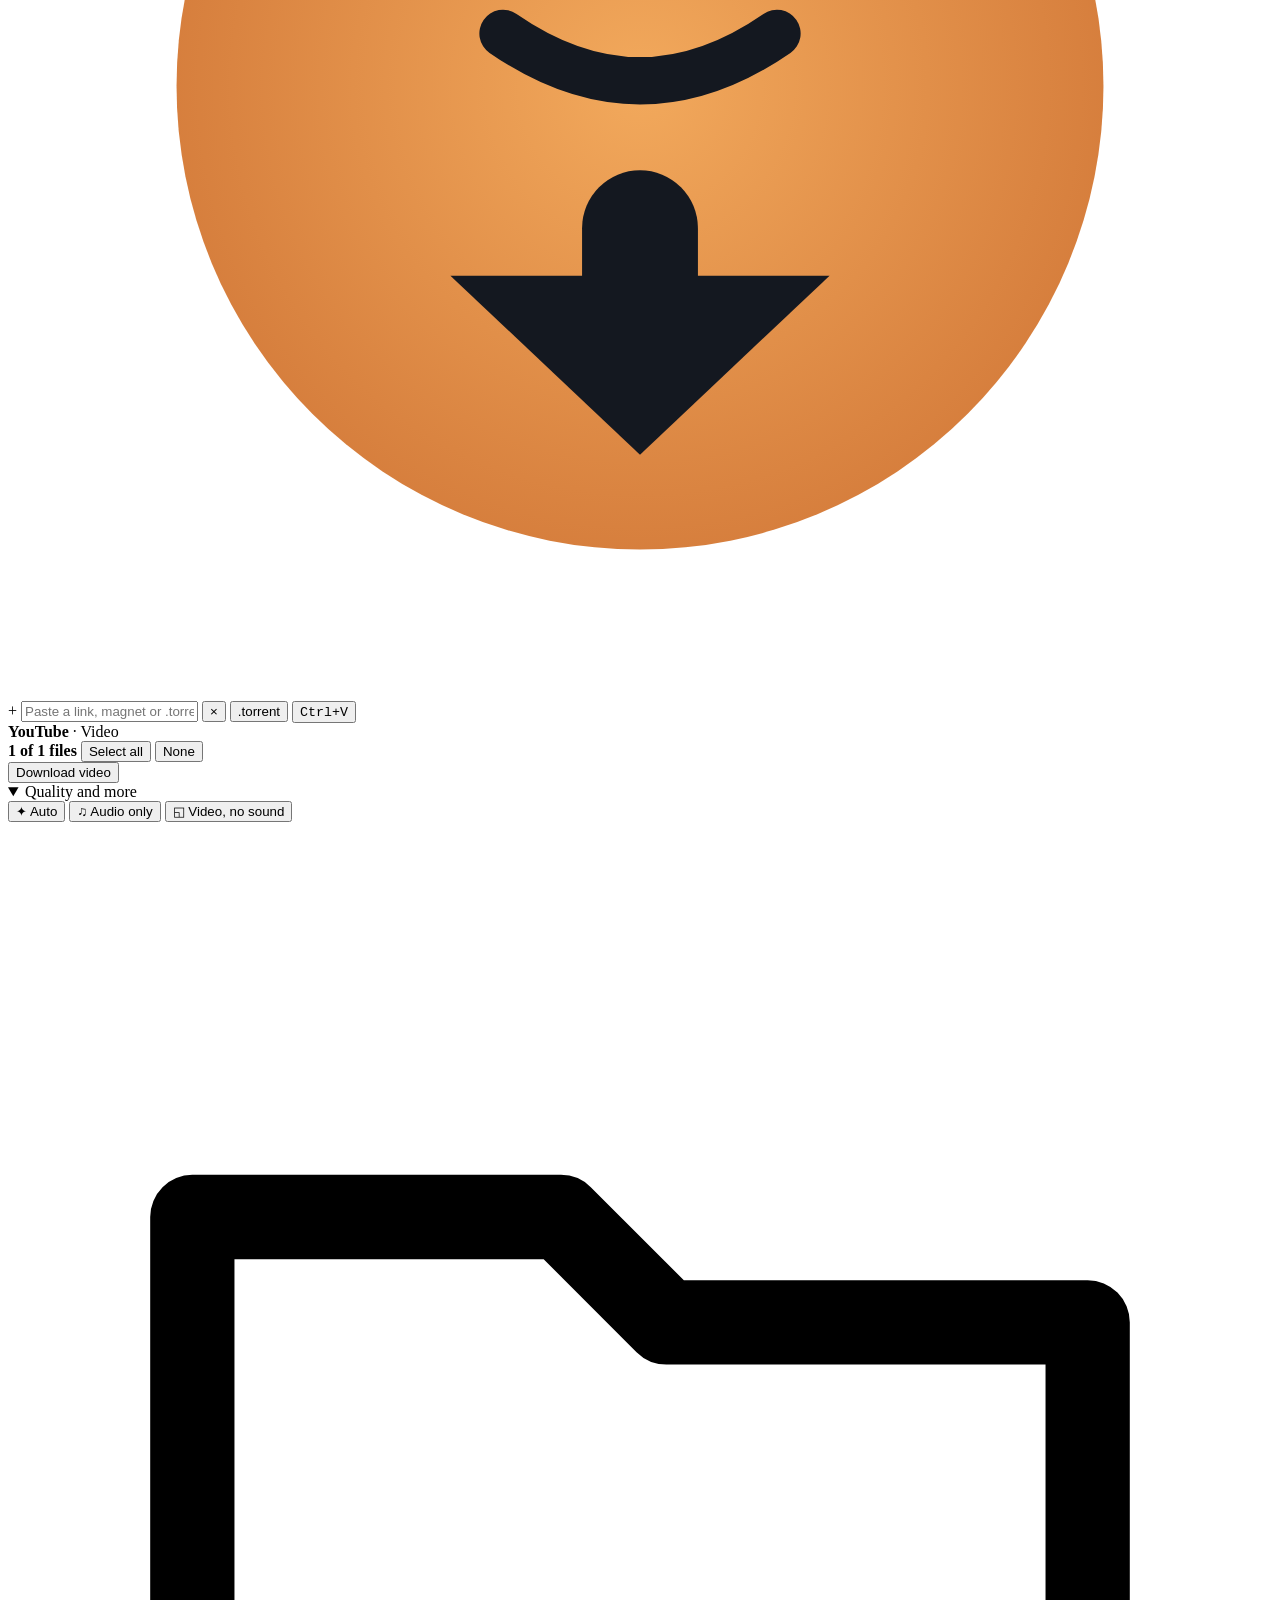
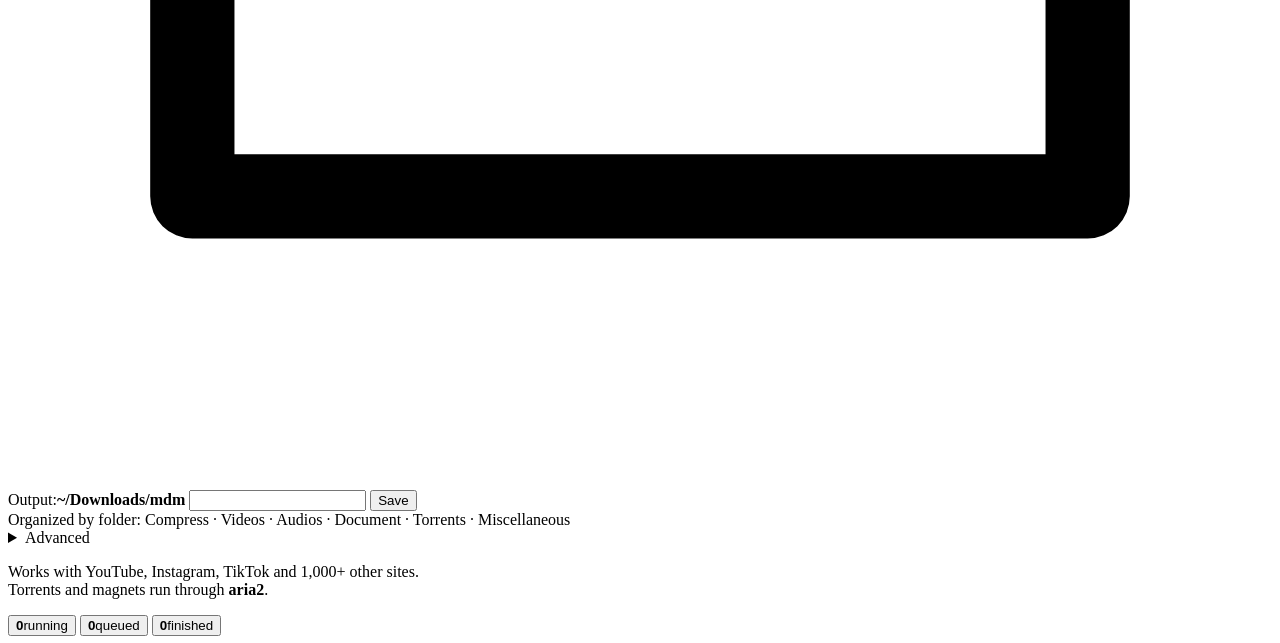
==== commit c91babe6: "feat: desktop floating speed widgets, playlist inspector, audio artwork/metadata, and Windows suppor" ====
--- a/crates/mdm-server/ui/index.html
+++ b/crates/mdm-server/ui/index.html
@@ -3,7 +3,7 @@
 <head>
 <meta charset="utf-8">
 <meta name="viewport" content="width=device-width, initial-scale=1">
-<title>mdm — Media Download Manager</title>
+<title>mDm — Media Download Manager</title>
 <link rel="icon" href="data:image/svg+xml,%3Csvg xmlns='http://www.w3.org/2000/svg' viewBox='0 0 32 32'%3E%3Crect width='32' height='32' rx='8' fill='%23e8934a'/%3E%3Cpath d='M16 7v11m-5-4l5 5 5-5M8 25h16' stroke='%23161a21' stroke-width='2.6' stroke-linecap='round' stroke-linejoin='round' fill='none'/%3E%3C/svg%3E">
 <link rel="stylesheet" href="/static/styles.css">
 </head>
@@ -29,11 +29,137 @@
   </defs>
 </svg>
 
-<div class="app">
+<div class="window-shell">
+  <header id="titlebar" class="titlebar" data-tauri-drag-region>
+    <div class="titlebar-left" data-tauri-drag-region>
+      <svg class="titlebar-ico" viewBox="0 0 120 120"><use href="#mascot"/></svg>
+      <span class="titlebar-title" data-tauri-drag-region>mDm — Media Download Manager</span>
+    </div>
+    <div class="titlebar-center" data-tauri-drag-region>
+      <button type="button" id="tb-widget-btn" class="tb-transfer-btn tb-widget-btn" title="Toggle Floating Speed Widget (Desktop pill)">
+        <svg viewBox="0 0 24 24" style="width: 12px; height: 12px; flex-shrink: 0;"><rect x="3" y="3" width="18" height="18" rx="4" fill="none" stroke="currentColor" stroke-width="2"/><path d="M7 16l3-4 4 3 4-5" fill="none" stroke="currentColor" stroke-width="2" stroke-linecap="round" stroke-linejoin="round"/></svg>
+        <span>Widget</span>
+      </button>
+    </div>
+    <div class="titlebar-controls" id="titlebar-controls" data-tauri-drag-region="false">
+      <button type="button" class="tb-btn" id="tb-min" title="Minimize" aria-label="Minimize" data-tauri-drag-region="false">
+        <svg viewBox="0 0 16 16"><path d="M3 8.5h10" stroke="currentColor" stroke-width="1.6" stroke-linecap="round"/></svg>
+      </button>
+      <button type="button" class="tb-btn" id="tb-max" title="Maximize" aria-label="Maximize" data-tauri-drag-region="false">
+        <svg viewBox="0 0 16 16"><rect x="3.5" y="3.5" width="9" height="9" rx="1.5" fill="none" stroke="currentColor" stroke-width="1.4"/></svg>
+      </button>
+      <button type="button" class="tb-btn tb-close" id="tb-close" title="Close to tray" aria-label="Close to tray" data-tauri-drag-region="false">
+        <svg viewBox="0 0 16 16"><path d="M4 4l8 8M12 4l-8 8" stroke="currentColor" stroke-width="1.5" stroke-linecap="round"/></svg>
+      </button>
+    </div>
+  </header>
+
+  <!-- Flyout menu sheet for active downloads -->
+  <div id="active-sheet" class="active-sheet hidden" role="dialog" aria-label="Current active downloads">
+    <div class="sheet-head">
+      <div class="sheet-title-group">
+        <svg class="sheet-ico" viewBox="0 0 120 120"><use href="#mascot"/></svg>
+        <div>
+          <b>Active Downloads</b>
+          <small id="sheet-stats">0 active</small>
+        </div>
+      </div>
+      <div class="sheet-tools">
+        <button type="button" class="mini-btn" id="sheet-btn-view-all">All Downloads</button>
+        <button type="button" class="icon-btn" id="sheet-btn-close" title="Close sheet">
+          <svg viewBox="0 0 24 24"><path d="M18 6 6 18M6 6l12 12" fill="none" stroke="currentColor" stroke-width="2" stroke-linecap="round"/></svg>
+        </button>
+      </div>
+    </div>
+    <div id="sheet-list" class="sheet-list"></div>
+    <div id="sheet-empty" class="sheet-empty hidden">
+      <p>No active downloads right now.</p>
+    </div>
+  </div>
+
+  <!-- Modal Dialog: Playlist Download Inspector -->
+  <div id="playlist-modal" class="modal-backdrop hidden" role="dialog" aria-modal="true" aria-labelledby="pl-modal-title">
+    <div class="modal-box playlist-modal-box">
+      <div class="modal-head">
+        <div class="modal-title-wrap">
+          <div class="pl-badge">
+            <svg viewBox="0 0 24 24" width="14" height="14" fill="currentColor"><path d="M4 6h16v2H4zm0 5h16v2H4zm0 5h10v2H4zm14 0v6l5-3z"/></svg>
+            <span>Playlist Detected</span>
+          </div>
+          <h3 id="pl-modal-title" class="pl-title">Loading playlist…</h3>
+          <span id="pl-modal-sub" class="pl-sub">Fetching video list…</span>
+        </div>
+        <div class="pl-status-pill tb-transfer-btn" id="pl-status-pill" title="Live playlist transfer speed and progress">
+          <span class="tb-dot" id="pl-dot"></span>
+          <div class="tb-speed-item down">
+            <svg viewBox="0 0 16 16"><path d="M8 2.5v8m-3.5-3.5 3.5 3.5 3.5-3.5M2.5 13.5h11" fill="none" stroke="currentColor" stroke-width="1.8" stroke-linecap="round" stroke-linejoin="round"/></svg>
+            <b id="pl-down-val">0 B/s</b>
+          </div>
+          <div class="tb-speed-item up">
+            <svg viewBox="0 0 16 16"><path d="M8 13.5v-8m-3.5 3.5 3.5-3.5 3.5 3.5M2.5 2.5h11" fill="none" stroke="currentColor" stroke-width="1.8" stroke-linecap="round" stroke-linejoin="round"/></svg>
+            <b id="pl-up-val">0 B/s</b>
+          </div>
+          <div class="tb-prog-box">
+            <div class="tb-prog-track"><i id="pl-prog-fill" style="width: 0%"></i></div>
+            <span id="pl-prog-text">0%</span>
+          </div>
+        </div>
+        <button type="button" class="icon-btn" id="pl-btn-close" title="Close dialog">
+          <svg viewBox="0 0 24 24"><path d="M18 6 6 18M6 6l12 12" fill="none" stroke="currentColor" stroke-width="2" stroke-linecap="round"/></svg>
+        </button>
+      </div>
+
+      <!-- Loading State -->
+      <div id="pl-loading" class="pl-loading">
+        <div class="pl-spinner"></div>
+        <p>Analyzing playlist &amp; extracting items…</p>
+      </div>
+
+      <!-- Playlist Content (shown when loaded) -->
+      <div id="pl-content" class="pl-content hidden">
+        <div class="pl-toolbar">
+          <div class="pl-select-tools">
+            <label class="pl-check-all-label">
+              <input type="checkbox" id="pl-check-all" checked>
+              <span>Select All</span>
+            </label>
+            <span class="pl-selected-count" id="pl-selected-count">0 / 0 selected</span>
+          </div>
+          <div class="pl-format-tools">
+            <span class="pl-opt-label">Format:</span>
+            <select id="pl-format-select" class="pl-select">
+              <option value="video:best">Video (Best quality + audio)</option>
+              <option value="video:1080p">Video (1080p Full HD)</option>
+              <option value="video:720p">Video (720p HD)</option>
+              <option value="audio:flac">Audio only (FLAC Lossless)</option>
+              <option value="audio:mp3">Audio only (MP3 320k)</option>
+              <option value="audio:m4a">Audio only (M4A / AAC)</option>
+            </select>
+          </div>
+        </div>
+
+        <div class="pl-filter-row">
+          <input type="text" id="pl-search-input" class="pl-search" placeholder="Filter videos in playlist…" spellcheck="false">
+        </div>
+
+        <!-- Scrollable List of Videos -->
+        <div class="pl-items-list" id="pl-items-list"></div>
+      </div>
+
+      <!-- Modal Footer -->
+      <div class="modal-foot">
+        <button type="button" class="btn-cancel" id="pl-btn-cancel">Cancel</button>
+        <button type="button" class="btn-secondary hidden" id="pl-btn-single">Download Single Video Only</button>
+        <button type="button" class="primary" id="pl-btn-download" disabled>Download Selected</button>
+      </div>
+    </div>
+  </div>
+
+  <div class="app">
   <aside class="sidebar" id="sidebar">
     <div class="brand">
       <svg class="tile" viewBox="0 0 120 120"><use href="#mascot"/></svg>
-      <div class="brand-text"><b>mdm</b><small>download manager</small></div>
+      <div class="brand-text"><b>mDm</b><small>Media Download Manager</small></div>
     </div>
 
     <nav class="nav">
@@ -48,21 +174,29 @@
       </button>
 
       <div class="section">Categories</div>
-      <button class="nav-item cat" data-kind="#/downloads/video">
+      <button class="nav-item cat" data-kind="#/downloads/video" title="Video downloads">
         <svg viewBox="0 0 24 24"><rect x="3.5" y="5" width="17" height="14" rx="3" fill="none" stroke="currentColor" stroke-width="1.7"/><path d="M10.5 9.2 14.8 12l-4.3 2.8z" fill="currentColor"/></svg>
         <span>Video</span>
       </button>
-      <button class="nav-item cat" data-kind="#/downloads/audio">
+      <button class="nav-item cat" data-kind="#/downloads/audio" title="Audio downloads">
         <svg viewBox="0 0 24 24"><path d="M4.5 14a7.5 7.5 0 0 1 15 0" fill="none" stroke="currentColor" stroke-width="1.7" stroke-linecap="round"/><rect x="3.5" y="13.5" width="4.4" height="6.5" rx="2.2" fill="none" stroke="currentColor" stroke-width="1.7"/><rect x="16.1" y="13.5" width="4.4" height="6.5" rx="2.2" fill="none" stroke="currentColor" stroke-width="1.7"/></svg>
         <span>Audio</span>
       </button>
-      <button class="nav-item cat" data-kind="#/downloads/torrents">
+      <button class="nav-item cat" data-kind="#/downloads/compress" title="Compressed archives">
+        <svg viewBox="0 0 24 24"><path d="M6 3h12a2 2 0 0 1 2 2v14a2 2 0 0 1-2 2H6a2 2 0 0 1-2-2V5a2 2 0 0 1 2-2z" fill="none" stroke="currentColor" stroke-width="1.7"/><path d="M10 3v18M14 3v18M4 7h6M14 7h6M4 11h6M14 11h6M4 15h6M14 15h6" stroke="currentColor" stroke-width="1.4"/></svg>
+        <span>Compressed</span>
+      </button>
+      <button class="nav-item cat" data-kind="#/downloads/document" title="Documents &amp; reading">
+        <svg viewBox="0 0 24 24"><path d="M6 3.5h7.5L19 9v11.5H6zM13.5 3.7V9H19" fill="none" stroke="currentColor" stroke-width="1.7" stroke-linecap="round" stroke-linejoin="round"/><path d="M9 13h6M9 16.5h4" stroke="currentColor" stroke-width="1.6" stroke-linecap="round"/></svg>
+        <span>Documents</span>
+      </button>
+      <button class="nav-item cat" data-kind="#/downloads/torrents" title="Torrents &amp; magnets">
         <svg viewBox="0 0 24 24"><path d="M6 3.5v7.5a6 6 0 0 0 12 0V3.5" fill="none" stroke="currentColor" stroke-width="1.7" stroke-linecap="round"/><path d="M6 3.5h4.4V8H6zM13.6 3.5H18V8h-4.4z" fill="currentColor"/></svg>
         <span>Torrents</span>
       </button>
-      <button class="nav-item cat" data-kind="#/downloads/files">
-        <svg viewBox="0 0 24 24"><path d="M6 3.5h7.5L19 9v11.5H6zM13.5 3.7V9H19" fill="none" stroke="currentColor" stroke-width="1.7" stroke-linecap="round" stroke-linejoin="round"/></svg>
-        <span>Files</span>
+      <button class="nav-item cat" data-kind="#/downloads/misc" title="Miscellaneous files">
+        <svg viewBox="0 0 24 24"><circle cx="12" cy="12" r="9" fill="none" stroke="currentColor" stroke-width="1.7"/><path d="M12 8v4M12 16h.01" stroke="currentColor" stroke-width="1.8" stroke-linecap="round"/></svg>
+        <span>Miscellaneous</span>
       </button>
 
       <div class="section">App</div>
@@ -130,6 +264,7 @@
                 <input id="out-dir-input" class="hidden" type="text" spellcheck="false">
                 <button type="button" id="out-dir-save" class="mini-btn hidden">Save</button>
               </div>
+              <div class="out-cats-note">Organized by folder: <span>Compress</span> · <span>Videos</span> · <span>Audios</span> · <span>Document</span> · <span>Torrents</span> · <span>Miscellaneous</span></div>
 
               <details class="advance adv-2">
                 <summary>Advanced</summary>
@@ -178,17 +313,58 @@
         </div>
       </div>
 
-      <div class="chips" id="state-chips">
-        <button class="chip on" data-state="all">All <b class="chip-n" id="n-all">0</b></button>
-        <button class="chip" data-state="active">Active <b class="chip-n" id="n-active">0</b></button>
-        <button class="chip" data-state="done">Completed <b class="chip-n" id="n-done">0</b></button>
-        <button class="chip" data-state="failed">Failed <b class="chip-n" id="n-failed">0</b></button>
+      <!-- Live Speed Chart: Download & Upload -->
+      <div id="speed-graph-card" class="speed-graph-card">
+        <div class="speed-graph-head">
+          <div class="speed-graph-title">
+            <svg viewBox="0 0 24 24" class="graph-ico"><path d="M3 3v18h18M7 16l4-6 4 3 6-8" fill="none" stroke="currentColor" stroke-width="1.8" stroke-linecap="round" stroke-linejoin="round"/></svg>
+            <b>Live Speed Activity</b>
+          </div>
+          <div class="speed-graph-legends">
+            <div class="legend-item legend-down">
+              <span class="legend-bullet"></span>
+              <span class="legend-label">Download:</span>
+              <b id="graph-down-cur">0 B/s</b>
+              <small id="graph-down-peak" class="legend-peak">peak 0 B/s</small>
+            </div>
+            <div class="legend-item legend-up">
+              <span class="legend-bullet"></span>
+              <span class="legend-label">Upload:</span>
+              <b id="graph-up-cur">0 B/s</b>
+              <small id="graph-up-peak" class="legend-peak">peak 0 B/s</small>
+            </div>
+          </div>
+        </div>
+        <div class="canvas-wrap">
+          <canvas id="speed-canvas" class="speed-canvas" height="140"></canvas>
+        </div>
+      </div>
+
+      <div class="dl-filter-row">
+        <div class="chips" id="state-chips">
+          <button class="chip on" data-state="all">All <b class="chip-n" id="n-all">0</b></button>
+          <button class="chip" data-state="active">Active <b class="chip-n" id="n-active">0</b></button>
+          <button class="chip" data-state="done">Completed <b class="chip-n" id="n-done">0</b></button>
+          <button class="chip" data-state="failed">Failed <b class="chip-n" id="n-failed">0</b></button>
+        </div>
+        <div class="bulk-actions" id="bulk-actions">
+          <button type="button" class="btn-bulk" id="btn-resume-all" title="Resume all paused and failed downloads">
+            <svg viewBox="0 0 24 24" width="13" height="13" fill="currentColor"><path d="M8 5.5v13l10-6.5z"/></svg>
+            <span>Resume All</span>
+          </button>
+          <button type="button" class="btn-bulk" id="btn-pause-all" title="Pause all active downloads">
+            <svg viewBox="0 0 24 24" width="13" height="13" stroke="currentColor" stroke-width="2" stroke-linecap="round"><path d="M9 5.5v13M15 5.5v13"/></svg>
+            <span>Pause All</span>
+          </button>
+        </div>
       </div>
       <div id="dl-summary" class="dl-summary hidden"></div>
       <div id="kind-note" class="kind-note hidden"></div>
 
-      <div id="cards" class="cards"></div>
-      <div id="empty" class="empty hidden">Nothing here yet.</div>
+      <div class="dl-scroll-area" id="dl-scroll-area">
+        <div id="cards" class="cards"></div>
+        <div id="empty" class="empty hidden">Nothing here yet.</div>
+      </div>
 
       <div id="dl-footer" class="dl-footer hidden">
         <span id="dl-footer-text">—</span>
@@ -199,244 +375,582 @@
 
     <!-- Settings: download defaults -->
     <section id="view-settings" class="view" hidden>
-      <div class="head-row">
-        <h2>Settings</h2>
-      </div>
-      <p class="settings-sub">Defaults for new downloads. Stored in <code>~/.local/share/mdm/config.toml</code>.</p>
-      <form id="settings-form" class="settings-grid">
-        <div class="settings-card span-2">
-          <div class="card-head">
-            <svg viewBox="0 0 24 24" class="card-ico"><path d="M3 7a2 2 0 0 1 2-2h4l2 2h8a2 2 0 0 1 2 2v9a2 2 0 0 1-2 2H5a2 2 0 0 1-2-2V7Z" fill="none" stroke="currentColor" stroke-width="1.6"/></svg>
-            <h3>Where files go</h3>
-          </div>
-          <label class="field wide">
-            <span>Output folder</span>
-            <input id="set-output-dir" type="text" spellcheck="false">
-            <small class="field-note">Finished links and torrents land here. Applies to new downloads.</small>
-          </label>
-        </div>
-        <div class="settings-card">
-          <div class="card-head">
-            <svg viewBox="0 0 24 24" class="card-ico"><path d="M13 2 4 14h6l-1 8 9-12h-6l1-8Z" fill="none" stroke="currentColor" stroke-width="1.6" stroke-linejoin="round"/></svg>
-            <h3>Performance</h3>
-          </div>
-          <label class="field">
-            <span>Max parallel downloads</span>
-            <div class="stepper-row">
-              <button type="button" class="stbtn" data-target="set-max-concurrent" tabindex="-1">&#8722;</button>
-              <input id="set-max-concurrent" type="number" min="1" max="16" step="1">
-              <button type="button" class="stbtn" data-target="set-max-concurrent" tabindex="-1">&#43;</button>
-            </div>
-            <small class="field-note">Jobs that run at once. The rest wait in the queue.</small>
-          </label>
-          <label class="field">
-            <span>Retries per download</span>
-            <div class="stepper-row">
-              <button type="button" class="stbtn" data-target="set-max-retries" tabindex="-1">&#8722;</button>
-              <input id="set-max-retries" type="number" min="0" max="10" step="1">
-              <button type="button" class="stbtn" data-target="set-max-retries" tabindex="-1">&#43;</button>
-            </div>
-            <small class="field-note">0 = fail fast. More retries ride out flaky sources.</small>
-          </label>
-        </div>
-        <div class="settings-card">
-          <div class="card-head">
-            <svg viewBox="0 0 24 24" class="card-ico"><path d="m12 12 7-7M8.5 8.5 3 14l7 7 5.5-5.5M3 21l3-3" fill="none" stroke="currentColor" stroke-width="1.6" stroke-linecap="round"/><circle cx="18" cy="5" r="1.6" fill="currentColor"/><circle cx="6" cy="18" r="1.6" fill="currentColor"/></svg>
-            <h3>Torrents</h3>
-          </div>
-          <label class="field">
-            <span>Keep seeding after finish</span>
-            <div class="stepper-row">
-              <button type="button" class="stbtn" data-target="set-seed-minutes" tabindex="-1">&#8722;</button>
-              <input id="set-seed-minutes" type="number" min="0" max="10080" step="1">
-              <button type="button" class="stbtn" data-target="set-seed-minutes" tabindex="-1">&plus;</button>
-            </div>
-            <small class="field-note">Minutes to seed once a torrent finishes. 0 stops right away.</small>
-          </label>
-        </div>
-        <div class="settings-card">
-          <div class="card-head">
-            <svg viewBox="0 0 24 24" class="card-ico"><path d="M12 3v10m0 0 4-4m-4 4-4-4M4 17.5h16" fill="none" stroke="currentColor" stroke-width="1.6" stroke-linecap="round" stroke-linejoin="round"/></svg>
-            <h3>aria2 engine</h3>
-          </div>
-          <label class="check"><input type="checkbox" id="set-aria2-offload"> <span>Offload yt-dlp downloads to aria2c</span></label>
-          <label class="check"><input type="checkbox" id="set-aria2-fallback"> <span>If aria2 offload fails, retry with yt-dlp's downloader</span></label>
-          <small class="field-note">Aria2 fetches media with segmented, multi-connection reads. Faster on big files and keeps yt-dlp light.</small>
-          <label class="field">
-            <span>Connections per server</span>
-            <div class="stepper-row">
-              <button type="button" class="stbtn" data-target="set-aria2-conn" tabindex="-1">&#8722;</button>
-              <input id="set-aria2-conn" type="number" min="1" max="16" step="1">
-              <button type="button" class="stbtn" data-target="set-aria2-conn" tabindex="-1">&#43;</button>
-            </div>
-          </label>
-          <label class="field">
-            <span>Segments per download</span>
-            <div class="stepper-row">
-              <button type="button" class="stbtn" data-target="set-aria2-split" tabindex="-1">&#8722;</button>
-              <input id="set-aria2-split" type="number" min="1" max="16" step="1">
-              <button type="button" class="stbtn" data-target="set-aria2-split" tabindex="-1">&#43;</button>
-            </div>
-          </label>
-          <label class="field">
-            <span>Connect timeout</span>
-            <div class="stepper-row">
-              <button type="button" class="stbtn" data-target="set-aria2-timeout" tabindex="-1">&#8722;</button>
-              <input id="set-aria2-timeout" type="number" min="5" max="120" step="5">
-              <button type="button" class="stbtn" data-target="set-aria2-timeout" tabindex="-1">&#43;</button>
-            </div>
-            <small class="field-note">Seconds before a stalled connection gives up. Applies to new downloads.</small>
-          </label>
-          <label class="field">
-            <span>Disk cache</span>
-            <div class="stepper-row">
-              <button type="button" class="stbtn" data-target="set-aria2-cache" tabindex="-1">&#8722;</button>
-              <input id="set-aria2-cache" type="number" min="0" max="1024" step="32">
-              <button type="button" class="stbtn" data-target="set-aria2-cache" tabindex="-1">&#43;</button>
-            </div>
-            <small class="field-note">MB buffered in RAM before writing to disk. 64M helps slow drives; 0 = off.</small>
-          </label>
-          <label class="check"><input type="checkbox" id="set-aria2-prealloc"> <span>Pre-allocate file space (falloc)</span></label>
-          <small class="field-note">Fewer fragments on spinning HDDs. Leave off for SSDs.</small>
-          <label class="field">
-            <span>Min split size</span>
-            <div class="stepper-row">
-              <button type="button" class="stbtn" data-target="set-aria2-minsplit" tabindex="-1">&#8722;</button>
-              <input id="set-aria2-minsplit" type="number" min="1" max="1024" step="1">
-              <button type="button" class="stbtn" data-target="set-aria2-minsplit" tabindex="-1">&#43;</button>
-            </div>
-            <small class="field-note">MB. Files below this use a single connection; smaller = more segments.</small>
-          </label>
-          <label class="field">
-            <span>Retries per transfer</span>
-            <div class="stepper-row">
-              <button type="button" class="stbtn" data-target="set-aria2-tries" tabindex="-1">&#8722;</button>
-              <input id="set-aria2-tries" type="number" min="0" max="20" step="1">
-              <button type="button" class="stbtn" data-target="set-aria2-tries" tabindex="-1">&#43;</button>
-            </div>
-            <small class="field-note">0 = keep retrying. High values delay the automatic fallback.</small>
-          </label>
-          <label class="field">
-            <span>Retry wait</span>
-            <div class="stepper-row">
-              <button type="button" class="stbtn" data-target="set-aria2-retrywait" tabindex="-1">&#8722;</button>
-              <input id="set-aria2-retrywait" type="number" min="0" max="60" step="5">
-              <button type="button" class="stbtn" data-target="set-aria2-retrywait" tabindex="-1">&#43;</button>
-            </div>
-            <small class="field-note">Pause between retry attempts, in seconds.</small>
-          </label>
-          <label class="field">
-            <span>Slow speed limit</span>
-            <div class="stepper-row">
-              <button type="button" class="stbtn" data-target="set-aria2-slowlimit" tabindex="-1">&#8722;</button>
-              <input id="set-aria2-slowlimit" type="number" min="0" max="10240" step="64">
-              <button type="button" class="stbtn" data-target="set-aria2-slowlimit" tabindex="-1">&#43;</button>
-            </div>
-            <small class="field-note">K/s. Crawl-speed connections get dropped/reconnected. 0 = off.</small>
-          </label>
-          <label class="field">
-            <span>Max BT peers</span>
-            <div class="stepper-row">
-              <button type="button" class="stbtn" data-target="set-aria2-btpeers" tabindex="-1">&#8722;</button>
-              <input id="set-aria2-btpeers" type="number" min="0" max="500" step="16">
-              <button type="button" class="stbtn" data-target="set-aria2-btpeers" tabindex="-1">&#43;</button>
-            </div>
-            <small class="field-note">Peers connected per torrent. More is faster on popular seeds. 0 = unlimited.</small>
-          </label>
-          <label class="field wide">
-            <span>Browser user agent</span>
-            <input id="set-aria2-ua" type="text" spellcheck="false" placeholder="Mozilla/5.0 (Windows NT 10.0; ...)">
-            <small class="field-note">Masks aria2's fingerprint on direct downloads (some CDNs ban it). Empty = aria2 default.</small>
-          </label>
-        </div>
-        <div class="settings-card">
-          <div class="card-head">
-            <svg viewBox="0 0 24 24" class="card-ico"><path d="M3 9h18M3 15h7a3 3 0 0 0 6 0h5M4 5v14" fill="none" stroke="currentColor" stroke-width="1.6" stroke-linecap="round"/></svg>
-            <h3>Network</h3>
-          </div>
-          <label class="field">
-            <span>Speed limit</span>
-            <input id="set-speed-limit" type="text" spellcheck="false" placeholder="e.g. 5M">
-            <small class="field-note">Overall cap for every download. Empty = no limit. K/M/G units.</small>
-          </label>
-          <label class="field">
-            <span>Proxy</span>
-            <input id="set-proxy" type="text" spellcheck="false" placeholder="http://127.0.0.1:8080">
-            <small class="field-note">http or socks5 URL. Empty = direct connection.</small>
-          </label>
-        </div>
-        <div class="settings-card">
-          <div class="card-head">
-            <svg viewBox="0 0 24 24" class="card-ico"><path d="M10 15V8l6-3v10m-6 4a3 3 0 1 1-6 0 3 3 0 0 1 6 0m6 0a3 3 0 1 1-6 0 3 3 0 0 1 6 0" fill="none" stroke="currentColor" stroke-width="1.6" stroke-linejoin="round"/></svg>
-            <h3>yt-dlp engine</h3>
-          </div>
-          <label class="field">
-            <span>Max video quality</span>
-            <select id="set-ytdlp-quality">
-              <option value="0">Best available</option>
-              <option value="2160">Up to 2160p (4K)</option>
-              <option value="1440">Up to 1440p (2K)</option>
-              <option value="1080">Up to 1080p (Full HD)</option>
-              <option value="720">Up to 720p (HD)</option>
-              <option value="480">Up to 480p</option>
-              <option value="360">Up to 360p</option>
-            </select>
-            <small class="field-note">Caps "best" jobs; never exceeds this height.</small>
-          </label>
-          <label class="field">
-            <span>Merge into container</span>
-            <select id="set-ytdlp-merge">
-              <option value="mkv">MKV (keeps any codecs)</option>
-              <option value="mp4">MP4</option>
-              <option value="webm">WebM</option>
-            </select>
-            <small class="field-note">Used when video + audio come as separate streams.</small>
-          </label>
-          <label class="field">
-            <span>Audio format</span>
-            <select id="set-ytdlp-audio">
-              <option value="mp3">MP3</option>
-              <option value="m4a">M4A (AAC)</option>
-              <option value="opus">Opus</option>
-              <option value="flac">FLAC (lossless)</option>
-              <option value="wav">WAV</option>
-              <option value="vorbis">Vorbis</option>
-              <option value="best">Original codec (no convert)</option>
-            </select>
-            <small class="field-note">Conversion target for audio jobs.</small>
-          </label>
-          <label class="field">
-            <span>Fragment downloads</span>
-            <div class="stepper-row">
-              <button type="button" class="stbtn" data-target="set-ytdlp-frags" tabindex="-1">&#8722;</button>
-              <input id="set-ytdlp-frags" type="number" min="1" max="16" step="1">
-              <button type="button" class="stbtn" data-target="set-ytdlp-frags" tabindex="-1">&#43;</button>
-            </div>
-            <small class="field-note">Parallel chunks yt-dlp's own downloader fetches — speeds up the aria2 fallback.</small>
-          </label>
-          <small class="field-note">Applies to new downloads. Embedding needs FFmpeg.</small>
-        </div>
-        <div class="settings-card">
-          <div class="card-head">
-            <svg viewBox="0 0 24 24" class="card-ico"><path d="M21 3H3a1 1 0 0 0-1 1v13a1 1 0 0 0 1 1h18a1 1 0 0 0 1-1V4a1 1 0 0 0-1-1ZM7 21h10M9 7v6m0 0 2 2m-2-2-2 2" fill="none" stroke="currentColor" stroke-width="1.6" stroke-linecap="round" stroke-linejoin="round"/></svg>
-            <h3>Media extras</h3>
-          </div>
-          <label class="check"><input type="checkbox" id="set-write-subs"> <span>Download subtitles</span></label>
-          <label class="check"><input type="checkbox" id="set-write-auto-subs"> <span>Include auto-generated captions</span></label>
-          <label class="check"><input type="checkbox" id="set-ytdlp-embed-subs"> <span>Embed subtitles into the file</span></label>
-          <label class="check"><input type="checkbox" id="set-embed-metadata"> <span>Embed metadata &amp; chapters</span></label>
-          <label class="check"><input type="checkbox" id="set-embed-thumbnail"> <span>Embed thumbnail as cover art</span></label>
-          <small class="field-note">Defaults for video/audio (yt-dlp) downloads. Embedding needs FFmpeg.</small>
-        </div>
-        <div class="settings-card save-card span-2">
-          <button type="submit" class="primary" id="settings-save">Save</button>
-          <span id="settings-saved" class="saved-hint" hidden>Saved &#10003;</span>
-          <span class="field-note">Takes effect immediately for running jobs where possible.</span>
-        </div>
-      </form>
+      <div class="settings-wrap">
+        <div class="settings-header">
+          <div class="settings-title-group">
+            <div class="settings-title-row">
+              <h2>Settings</h2>
+              <span id="settings-dirty" class="badge-dirty hidden">Unsaved changes</span>
+            </div>
+            <p class="settings-sub">Defaults for new downloads. Stored in <code>~/.local/share/mdm/config.toml</code></p>
+          </div>
+          <div class="settings-actions">
+            <span id="settings-saved" class="saved-hint hidden">Saved &#10003;</span>
+            <button type="submit" form="settings-form" class="primary" id="settings-save">Save</button>
+          </div>
+        </div>
+
+        <div class="settings-tabs" id="settings-chips" role="tablist" aria-label="Settings categories">
+          <button type="button" class="settings-tab on" data-cat="all" role="tab" aria-selected="true" title="All settings">
+            <svg viewBox="0 0 24 24" class="tab-ico"><rect x="3" y="3" width="7" height="7" rx="1.5" fill="none" stroke="currentColor" stroke-width="1.8"/><rect x="14" y="3" width="7" height="7" rx="1.5" fill="none" stroke="currentColor" stroke-width="1.8"/><rect x="3" y="14" width="7" height="7" rx="1.5" fill="none" stroke="currentColor" stroke-width="1.8"/><rect x="14" y="14" width="7" height="7" rx="1.5" fill="none" stroke="currentColor" stroke-width="1.8"/></svg>
+            <span>All</span>
+          </button>
+          <button type="button" class="settings-tab" data-cat="general" role="tab" aria-selected="false" title="Storage &amp; Queue settings">
+            <svg viewBox="0 0 24 24" class="tab-ico"><path d="M3 7a2 2 0 0 1 2-2h4l2 2h8a2 2 0 0 1 2 2v9a2 2 0 0 1-2 2H5a2 2 0 0 1-2-2V7Z" fill="none" stroke="currentColor" stroke-width="1.8"/></svg>
+            <span>General</span>
+          </button>
+          <button type="button" class="settings-tab" data-cat="network" role="tab" aria-selected="false" title="Network &amp; BitTorrent settings">
+            <svg viewBox="0 0 24 24" class="tab-ico"><path d="M3 9h18M3 15h7a3 3 0 0 0 6 0h5M4 5v14" fill="none" stroke="currentColor" stroke-width="1.8" stroke-linecap="round"/></svg>
+            <span>Network &amp; Torrents</span>
+          </button>
+          <button type="button" class="settings-tab" data-cat="aria2" role="tab" aria-selected="false" title="aria2 multi-connection download engine">
+            <svg viewBox="0 0 24 24" class="tab-ico"><path d="M12 3v10m0 0 4-4m-4 4-4-4M4 17.5h16" fill="none" stroke="currentColor" stroke-width="1.8" stroke-linecap="round" stroke-linejoin="round"/></svg>
+            <span>aria2 Engine</span>
+          </button>
+          <button type="button" class="settings-tab" data-cat="media" role="tab" aria-selected="false" title="Media &amp; yt-dlp stream extraction">
+            <svg viewBox="0 0 24 24" class="tab-ico"><path d="M10 15V8l6-3v10m-6 4a3 3 0 1 1-6 0 3 3 0 0 1 6 0m6 0a3 3 0 1 1-6 0 3 3 0 0 1 6 0" fill="none" stroke="currentColor" stroke-width="1.8" stroke-linejoin="round"/></svg>
+            <span>Media &amp; yt-dlp</span>
+          </button>
+          <button type="button" class="settings-tab" data-cat="appearance" role="tab" aria-selected="false" title="Appearance, theme &amp; floating widget style">
+            <svg viewBox="0 0 24 24" class="tab-ico"><path d="M12 21a9 9 0 1 0 0-18c2.5 0 4.7 1 6.3 2.7l.7.8a9 9 0 0 1 2 5.5c0 2.2-1.8 4-4 4h-2a2 2 0 0 0-2 2c0 .6.2 1.1.6 1.5l.4.5c.6.6 1 1.4 1 2.3 0 2.2-1.8 4-4 4Z" fill="none" stroke="currentColor" stroke-width="1.8"/></svg>
+            <span>Appearance</span>
+          </button>
+        </div>
+
+        <form id="settings-form" class="settings-grid">
+          <input type="hidden" id="set-theme" value="dark">
+          <input type="hidden" id="set-accent-color" value="#e8934a">
+          <input type="hidden" id="set-widget-shape" value="pill">
+          <!-- Card: Appearance (Theme, Named Colors, Widget Style & Preview) -->
+          <div class="settings-card span-full" data-category="appearance">
+            <div class="card-head">
+              <svg viewBox="0 0 24 24" class="card-ico"><path d="M12 21a9 9 0 1 0 0-18c2.5 0 4.7 1 6.3 2.7l.7.8a9 9 0 0 1 2 5.5c0 2.2-1.8 4-4 4h-2a2 2 0 0 0-2 2c0 .6.2 1.1.6 1.5l.4.5c.6.6 1 1.4 1 2.3 0 2.2-1.8 4-4 4Z" fill="none" stroke="currentColor" stroke-width="1.6"/></svg>
+              <div class="card-title-wrap">
+                <h3>Appearance &amp; Widget</h3>
+                <span class="card-desc">Color themes, accent styling, and desktop floating widget customization</span>
+              </div>
+            </div>
+
+            <!-- Theme mode selector -->
+            <div class="appearance-section">
+              <div class="app-sec-head">
+                <span class="app-sec-title">Theme Mode</span>
+                <span class="field-note">Choose interface luminance (Light, Dark, or System automatic)</span>
+              </div>
+              <div class="theme-mode-row" id="theme-mode-chips">
+                <button type="button" class="theme-chip" data-theme-val="light">
+                  <svg viewBox="0 0 24 24"><circle cx="12" cy="12" r="4" fill="none" stroke="currentColor" stroke-width="2"/><path d="M12 2v2m0 16v2M4.93 4.93l1.41 1.41m11.32 11.32 1.41 1.41M2 12h2m16 0h2M6.34 17.66l-1.41 1.41m14.14-14.14-1.41 1.41" stroke="currentColor" stroke-width="2" stroke-linecap="round"/></svg>
+                  <span>Light</span>
+                </button>
+                <button type="button" class="theme-chip on" data-theme-val="dark">
+                  <svg viewBox="0 0 24 24"><path d="M12 3a9 9 0 1 0 9 9c0-.46-.04-.92-.1-1.36a5.389 5.389 0 0 1-4.4 2.26 5.403 5.403 0 0 1-3.14-9.8c-.44-.06-.9-.1-1.36-.1Z" fill="none" stroke="currentColor" stroke-width="2" stroke-linecap="round" stroke-linejoin="round"/></svg>
+                  <span>Dark</span>
+                </button>
+                <button type="button" class="theme-chip" data-theme-val="system">
+                  <svg viewBox="0 0 24 24"><rect x="2" y="3" width="20" height="14" rx="2" fill="none" stroke="currentColor" stroke-width="2"/><path d="M8 21h8m-4-4v4" stroke="currentColor" stroke-width="2" stroke-linecap="round"/></svg>
+                  <span>System</span>
+                </button>
+              </div>
+            </div>
+
+            <!-- Accent Color Selector -->
+            <div class="appearance-section">
+              <div class="app-sec-head">
+                <div class="app-sec-title-row">
+                  <span class="app-sec-title">Accent Color</span>
+                  <span class="color-badge" id="color-name-badge">Amber Orange (#e8934a)</span>
+                </div>
+                <span class="field-note">Highlight color for buttons, progress tracks, and speed activity curves</span>
+              </div>
+              <div class="color-palette-row" id="color-palette">
+                <!-- Curated named colors -->
+                <button type="button" class="color-swatch on" data-color="#e8934a" data-name="Amber Orange" style="--c: #e8934a;" title="Amber Orange (#e8934a)"></button>
+                <button type="button" class="color-swatch" data-color="#10b981" data-name="Emerald Green" style="--c: #10b981;" title="Emerald Green (#10b981)"></button>
+                <button type="button" class="color-swatch" data-color="#3b82f6" data-name="Electric Blue" style="--c: #3b82f6;" title="Electric Blue (#3b82f6)"></button>
+                <button type="button" class="color-swatch" data-color="#8b5cf6" data-name="Violet Purple" style="--c: #8b5cf6;" title="Violet Purple (#8b5cf6)"></button>
+                <button type="button" class="color-swatch" data-color="#ef4444" data-name="Crimson Ruby" style="--c: #ef4444;" title="Crimson Ruby (#ef4444)"></button>
+                <button type="button" class="color-swatch" data-color="#ec4899" data-name="Rose Pink" style="--c: #ec4899;" title="Rose Pink (#ec4899)"></button>
+                <button type="button" class="color-swatch" data-color="#f59e0b" data-name="Golden Sunset" style="--c: #f59e0b;" title="Golden Sunset (#f59e0b)"></button>
+                <button type="button" class="color-swatch" data-color="#06b6d4" data-name="Cyan Teal" style="--c: #06b6d4;" title="Cyan Teal (#06b6d4)"></button>
+                <!-- Custom Hex Picker -->
+                <label class="custom-color-btn" title="Choose custom color">
+                  <input type="color" id="custom-color-input" value="#e8934a">
+                  <span>Custom…</span>
+                </label>
+              </div>
+            </div>
+
+            <!-- Widget Shape & Live Preview -->
+            <div class="appearance-section">
+              <div class="app-sec-head">
+                <span class="app-sec-title">Floating Widget Shape &amp; Live Preview</span>
+                <span class="field-note">Desktop speed widget style: pill capsule, rectangular card, or minimal badge</span>
+              </div>
+              <div class="widget-shape-row" id="widget-shape-chips">
+                <button type="button" class="shape-chip on" data-shape="pill">
+                  <svg viewBox="0 0 24 24"><rect x="3" y="8" width="18" height="8" rx="4" fill="none" stroke="currentColor" stroke-width="2"/></svg>
+                  <span>Pill</span>
+                </button>
+                <button type="button" class="shape-chip" data-shape="card">
+                  <svg viewBox="0 0 24 24"><rect x="4" y="4" width="16" height="16" rx="3" fill="none" stroke="currentColor" stroke-width="2"/><path d="M4 10h16M7 15l3-2 3 3 4-4" fill="none" stroke="currentColor" stroke-width="1.6" stroke-linecap="round" stroke-linejoin="round"/></svg>
+                  <span>Card</span>
+                </button>
+                <button type="button" class="shape-chip" data-shape="minimalistic">
+                  <svg viewBox="0 0 24 24"><rect x="4" y="9" width="16" height="6" rx="3" fill="none" stroke="currentColor" stroke-width="2"/></svg>
+                  <span>Minimalistic</span>
+                </button>
+              </div>
+
+              <!-- Interactive Live Preview Box -->
+              <div class="widget-preview-wrap">
+                <div class="preview-label">Live Preview</div>
+                <div class="preview-stage" id="preview-stage">
+                  <div class="preview-widget widget is-pill" id="preview-widget">
+                    <!-- Pill view -->
+                    <div class="pw-pill-content">
+                      <span class="pw-dot active"></span>
+                      <div class="pw-speeds">
+                        <span class="pw-sp down">↓ 14.8 MB/s</span>
+                        <span class="pw-sp up">↑ 820 KB/s</span>
+                      </div>
+                      <div class="pw-bar"><i style="width: 68%;"></i></div>
+                      <span class="pw-pct">68%</span>
+                    </div>
+                    <!-- Minimalistic view (hidden in pill/card mode) -->
+                    <div class="pw-mini-content hidden">
+                      <span class="pw-dot active"></span>
+                      <span class="pw-sp down">↓ 14.8 MB/s</span>
+                      <span class="pw-mini-pct">68%</span>
+                    </div>
+                    <!-- Card view (hidden in pill mode) -->
+                    <div class="pw-card-content hidden">
+                      <div class="pw-card-header">
+                        <div class="pw-card-title">
+                          <svg class="pw-mascot" viewBox="0 0 120 120"><use href="#mascot"/></svg>
+                          <b>mDm Transfer</b>
+                        </div>
+                        <span class="pw-card-badge">2 active</span>
+                      </div>
+                      <div class="pw-card-stats">
+                        <div class="pw-stat-col">
+                          <small>Download</small>
+                          <b class="pw-down">↓ 14.8 MB/s</b>
+                        </div>
+                        <div class="pw-stat-col">
+                          <small>Upload</small>
+                          <b class="pw-up">↑ 820 KB/s</b>
+                        </div>
+                        <div class="pw-stat-col">
+                          <small>Progress</small>
+                          <b>68%</b>
+                        </div>
+                      </div>
+                      <div class="pw-card-track"><i style="width: 68%;"></i></div>
+                    </div>
+                    <!-- Shared Live Sparkline (Card only) -->
+                    <canvas class="pw-spark hidden" id="pw-spark" width="280" height="38"></canvas>
+                  </div>
+                </div>
+              </div>
+            </div>
+          </div>
+          <!-- Card 1: Storage & Queue -->
+          <div class="settings-card" data-category="general">
+            <div class="card-head">
+              <svg viewBox="0 0 24 24" class="card-ico"><path d="M3 7a2 2 0 0 1 2-2h4l2 2h8a2 2 0 0 1 2 2v9a2 2 0 0 1-2 2H5a2 2 0 0 1-2-2V7Z" fill="none" stroke="currentColor" stroke-width="1.6"/></svg>
+              <div class="card-title-wrap">
+                <h3>Storage &amp; Queue</h3>
+                <span class="card-desc">Save location and concurrent job limits</span>
+              </div>
+            </div>
+
+            <label class="field wide">
+              <span class="field-label">Output folder</span>
+              <input id="set-output-dir" type="text" spellcheck="false" placeholder="~/Downloads/mdm">
+              <small class="field-note">Finished links and torrents land here. Applies to new downloads.</small>
+            </label>
+
+            <div class="field-grid-2">
+              <label class="field">
+                <span class="field-label">Max parallel downloads</span>
+                <div class="stepper-row">
+                  <button type="button" class="stbtn" data-target="set-max-concurrent" tabindex="-1" aria-label="Decrease max concurrent downloads">&#8722;</button>
+                  <input id="set-max-concurrent" type="number" min="1" max="16" step="1">
+                  <button type="button" class="stbtn" data-target="set-max-concurrent" tabindex="-1" aria-label="Increase max concurrent downloads">&#43;</button>
+                </div>
+                <small class="field-note">Jobs running at once. Others wait in queue.</small>
+              </label>
+
+              <label class="field">
+                <span class="field-label">Retries per download</span>
+                <div class="stepper-row">
+                  <button type="button" class="stbtn" data-target="set-max-retries" tabindex="-1" aria-label="Decrease retries">&#8722;</button>
+                  <input id="set-max-retries" type="number" min="0" max="10" step="1">
+                  <button type="button" class="stbtn" data-target="set-max-retries" tabindex="-1" aria-label="Increase retries">&#43;</button>
+                </div>
+                <small class="field-note">0 = fail fast. Higher rides out flaky links.</small>
+              </label>
+            </div>
+
+            <div class="toggle-list" style="margin-top: 14px;">
+              <label class="toggle-row">
+                <div class="toggle-meta">
+                  <span class="toggle-title">Desktop system notifications</span>
+                  <small class="field-note">Show native OS toast banner on download finish or failure</small>
+                </div>
+                <input type="checkbox" id="set-notifications-enabled" class="toggle-input" checked>
+                <span class="toggle-slider"></span>
+              </label>
+              <label class="toggle-row">
+                <div class="toggle-meta">
+                  <span class="toggle-title">Notification sound</span>
+                  <small class="field-note">Play subtle audio alert for completed or failed items</small>
+                </div>
+                <input type="checkbox" id="set-notification-sound" class="toggle-input" checked>
+                <span class="toggle-slider"></span>
+              </label>
+            </div>
+          </div>
+
+          <!-- Card 2: Network & Torrents -->
+          <div class="settings-card" data-category="network">
+            <div class="card-head">
+              <svg viewBox="0 0 24 24" class="card-ico"><path d="M3 9h18M3 15h7a3 3 0 0 0 6 0h5M4 5v14" fill="none" stroke="currentColor" stroke-width="1.6" stroke-linecap="round"/></svg>
+              <div class="card-title-wrap">
+                <h3>Network &amp; Torrents</h3>
+                <span class="card-desc">Bandwidth limits, proxy, and torrent seeding</span>
+              </div>
+            </div>
+
+            <div class="field-grid-2">
+              <label class="field">
+                <span class="field-label">Speed limit</span>
+                <input id="set-speed-limit" type="text" spellcheck="false" placeholder="e.g. 5M, 500K">
+                <small class="field-note">Overall cap for all downloads. Empty = no limit.</small>
+              </label>
+
+              <label class="field">
+                <span class="field-label">Proxy</span>
+                <input id="set-proxy" type="text" spellcheck="false" placeholder="http://127.0.0.1:8080">
+                <small class="field-note">HTTP or SOCKS5 URL. Empty = direct.</small>
+              </label>
+            </div>
+
+            <label class="field">
+              <span class="field-label">Keep seeding after finish</span>
+              <div class="stepper-row">
+                <button type="button" class="stbtn" data-target="set-seed-minutes" tabindex="-1" aria-label="Decrease seed minutes">&#8722;</button>
+                <input id="set-seed-minutes" type="number" min="0" max="10080" step="1">
+                <button type="button" class="stbtn" data-target="set-seed-minutes" tabindex="-1" aria-label="Increase seed minutes">&#43;</button>
+              </div>
+              <small class="field-note">Minutes to seed once torrent completes. 0 stops immediately.</small>
+            </label>
+          </div>
+
+          <!-- Card 3: aria2 Engine (spans 2 columns on wide screens) -->
+          <div class="settings-card span-full" data-category="aria2">
+            <div class="card-head">
+              <svg viewBox="0 0 24 24" class="card-ico"><path d="M12 3v10m0 0 4-4m-4 4-4-4M4 17.5h16" fill="none" stroke="currentColor" stroke-width="1.6" stroke-linecap="round" stroke-linejoin="round"/></svg>
+              <div class="card-title-wrap">
+                <h3>aria2 Engine</h3>
+                <span class="card-desc">Multi-connection acceleration, cache tuning, and BitTorrent settings</span>
+              </div>
+            </div>
+
+            <div class="toggle-group">
+              <label class="toggle-row">
+                <div class="toggle-meta">
+                  <span class="toggle-title">Offload yt-dlp downloads to aria2c</span>
+                  <small class="field-note">Segmented multi-connection reads. Faster on big files and keeps yt-dlp lightweight.</small>
+                </div>
+                <input type="checkbox" id="set-aria2-offload" class="toggle-input">
+                <span class="toggle-slider"></span>
+              </label>
+
+              <label class="toggle-row">
+                <div class="toggle-meta">
+                  <span class="toggle-title">Automatic yt-dlp fallback</span>
+                  <small class="field-note">If aria2 offload fails, automatically retry using yt-dlp's native downloader.</small>
+                </div>
+                <input type="checkbox" id="set-aria2-fallback" class="toggle-input">
+                <span class="toggle-slider"></span>
+              </label>
+
+              <label class="toggle-row">
+                <div class="toggle-meta">
+                  <span class="toggle-title">Pre-allocate file space (falloc)</span>
+                  <small class="field-note">Reduces filesystem fragmentation on HDDs. Leave off for SSDs.</small>
+                </div>
+                <input type="checkbox" id="set-aria2-prealloc" class="toggle-input">
+                <span class="toggle-slider"></span>
+              </label>
+            </div>
+
+            <div class="subsection">
+              <span>Transfer tuning</span>
+            </div>
+            <div class="field-grid-4">
+              <label class="field">
+                <span class="field-label">Connections / server</span>
+                <div class="stepper-row">
+                  <button type="button" class="stbtn" data-target="set-aria2-conn" tabindex="-1">&#8722;</button>
+                  <input id="set-aria2-conn" type="number" min="1" max="16" step="1">
+                  <button type="button" class="stbtn" data-target="set-aria2-conn" tabindex="-1">&#43;</button>
+                </div>
+                <small class="field-note">Max connections per host.</small>
+              </label>
+
+              <label class="field">
+                <span class="field-label">Segments / download</span>
+                <div class="stepper-row">
+                  <button type="button" class="stbtn" data-target="set-aria2-split" tabindex="-1">&#8722;</button>
+                  <input id="set-aria2-split" type="number" min="1" max="16" step="1">
+                  <button type="button" class="stbtn" data-target="set-aria2-split" tabindex="-1">&#43;</button>
+                </div>
+                <small class="field-note">Split count per file.</small>
+              </label>
+
+              <label class="field">
+                <span class="field-label">Min split size (MB)</span>
+                <div class="stepper-row">
+                  <button type="button" class="stbtn" data-target="set-aria2-minsplit" tabindex="-1">&#8722;</button>
+                  <input id="set-aria2-minsplit" type="number" min="1" max="1024" step="1">
+                  <button type="button" class="stbtn" data-target="set-aria2-minsplit" tabindex="-1">&#43;</button>
+                </div>
+                <small class="field-note">Below this, single link.</small>
+              </label>
+
+              <label class="field">
+                <span class="field-label">Disk cache (MB)</span>
+                <div class="stepper-row">
+                  <button type="button" class="stbtn" data-target="set-aria2-cache" tabindex="-1">&#8722;</button>
+                  <input id="set-aria2-cache" type="number" min="0" max="1024" step="32">
+                  <button type="button" class="stbtn" data-target="set-aria2-cache" tabindex="-1">&#43;</button>
+                </div>
+                <small class="field-note">RAM buffer. 0 = off.</small>
+              </label>
+            </div>
+
+            <div class="subsection">
+              <span>Reliability &amp; limits</span>
+            </div>
+            <div class="field-grid-4">
+              <label class="field">
+                <span class="field-label">Connect timeout (s)</span>
+                <div class="stepper-row">
+                  <button type="button" class="stbtn" data-target="set-aria2-timeout" tabindex="-1">&#8722;</button>
+                  <input id="set-aria2-timeout" type="number" min="5" max="120" step="5">
+                  <button type="button" class="stbtn" data-target="set-aria2-timeout" tabindex="-1">&#43;</button>
+                </div>
+                <small class="field-note">Stalled link timeout.</small>
+              </label>
+
+              <label class="field">
+                <span class="field-label">Retries per transfer</span>
+                <div class="stepper-row">
+                  <button type="button" class="stbtn" data-target="set-aria2-tries" tabindex="-1">&#8722;</button>
+                  <input id="set-aria2-tries" type="number" min="0" max="20" step="1">
+                  <button type="button" class="stbtn" data-target="set-aria2-tries" tabindex="-1">&#43;</button>
+                </div>
+                <small class="field-note">0 = keep retrying.</small>
+              </label>
+
+              <label class="field">
+                <span class="field-label">Retry wait (s)</span>
+                <div class="stepper-row">
+                  <button type="button" class="stbtn" data-target="set-aria2-retrywait" tabindex="-1">&#8722;</button>
+                  <input id="set-aria2-retrywait" type="number" min="0" max="60" step="5">
+                  <button type="button" class="stbtn" data-target="set-aria2-retrywait" tabindex="-1">&#43;</button>
+                </div>
+                <small class="field-note">Pause between tries.</small>
+              </label>
+
+              <label class="field">
+                <span class="field-label">Slow speed limit (K/s)</span>
+                <div class="stepper-row">
+                  <button type="button" class="stbtn" data-target="set-aria2-slowlimit" tabindex="-1">&#8722;</button>
+                  <input id="set-aria2-slowlimit" type="number" min="0" max="10240" step="64">
+                  <button type="button" class="stbtn" data-target="set-aria2-slowlimit" tabindex="-1">&#43;</button>
+                </div>
+                <small class="field-note">Drop slow links. 0 = off.</small>
+              </label>
+            </div>
+
+            <div class="subsection">
+              <span>BitTorrent &amp; Identity</span>
+            </div>
+            <div class="field-grid-2">
+              <label class="field">
+                <span class="field-label">Max BitTorrent peers</span>
+                <div class="stepper-row">
+                  <button type="button" class="stbtn" data-target="set-aria2-btpeers" tabindex="-1">&#8722;</button>
+                  <input id="set-aria2-btpeers" type="number" min="0" max="500" step="16">
+                  <button type="button" class="stbtn" data-target="set-aria2-btpeers" tabindex="-1">&#43;</button>
+                </div>
+                <small class="field-note">Peers connected per torrent. 0 = unlimited.</small>
+              </label>
+
+              <label class="field">
+                <span class="field-label">Browser user agent</span>
+                <input id="set-aria2-ua" type="text" spellcheck="false" placeholder="Mozilla/5.0 (Windows NT 10.0; ...)">
+                <small class="field-note">Masks aria2 fingerprint on direct links. Empty = default.</small>
+              </label>
+            </div>
+
+            <label class="field wide">
+              <span class="field-label">Custom BitTorrent tracker URLs (CUSTOM_TRACKER_URL)</span>
+              <input id="set-aria2-tracker" type="text" spellcheck="false" placeholder="udp://tracker.opentrackr.org:1337/announce, http://tracker.openbittorrent.com:80/announce">
+              <small class="field-note">Extra announce tracker URLs (comma-separated). Sent to aria2c (<code>--bt-tracker</code>) to boost peer discovery &amp; download speeds.</small>
+            </label>
+          </div>
+
+          <!-- Card 4: yt-dlp Engine -->
+          <div class="settings-card" data-category="media">
+            <div class="card-head">
+              <svg viewBox="0 0 24 24" class="card-ico"><path d="M10 15V8l6-3v10m-6 4a3 3 0 1 1-6 0 3 3 0 0 1 6 0m6 0a3 3 0 1 1-6 0 3 3 0 0 1 6 0" fill="none" stroke="currentColor" stroke-width="1.6" stroke-linejoin="round"/></svg>
+              <div class="card-title-wrap">
+                <h3>yt-dlp Engine</h3>
+                <span class="card-desc">Resolution limits, containers, and format presets</span>
+              </div>
+            </div>
+
+            <div class="field-grid-2">
+              <label class="field">
+                <span class="field-label">Max video quality</span>
+                <select id="set-ytdlp-quality">
+                  <option value="0">Best available</option>
+                  <option value="2160">Up to 2160p (4K)</option>
+                  <option value="1440">Up to 1440p (2K)</option>
+                  <option value="1080">Up to 1080p (Full HD)</option>
+                  <option value="720">Up to 720p (HD)</option>
+                  <option value="480">Up to 480p</option>
+                  <option value="360">Up to 360p</option>
+                </select>
+                <small class="field-note">Caps "best" streams; never exceeds this height.</small>
+              </label>
+
+              <label class="field">
+                <span class="field-label">Merge into container</span>
+                <select id="set-ytdlp-merge">
+                  <option value="mkv">MKV (keeps any codecs)</option>
+                  <option value="mp4">MP4</option>
+                  <option value="webm">WebM</option>
+                </select>
+                <small class="field-note">Used when video + audio are separate streams.</small>
+              </label>
+
+              <label class="field">
+                <span class="field-label">Browser Cookies</span>
+                <select id="set-ytdlp-cookies">
+                  <option value="chrome">Google Chrome (Default)</option>
+                  <option value="brave">Brave Browser</option>
+                  <option value="firefox">Mozilla Firefox</option>
+                  <option value="edge">Microsoft Edge</option>
+                  <option value="chromium">Chromium</option>
+                  <option value="opera">Opera</option>
+                  <option value="vivaldi">Vivaldi</option>
+                  <option value="">None / Extension Only</option>
+                </select>
+                <small class="field-note">Passes authenticated sessions to bypass login walls (X/Twitter, Instagram, YouTube).</small>
+              </label>
+            </div>
+
+            <div class="field-grid-2">
+              <label class="field">
+                <span class="field-label">Audio format</span>
+                <select id="set-ytdlp-audio">
+                  <option value="mp3">MP3</option>
+                  <option value="m4a">M4A (AAC)</option>
+                  <option value="opus">Opus</option>
+                  <option value="flac">FLAC (lossless)</option>
+                  <option value="wav">WAV</option>
+                  <option value="vorbis">Vorbis</option>
+                  <option value="best">Original codec (no convert)</option>
+                </select>
+                <small class="field-note">Conversion target for audio-only downloads.</small>
+              </label>
+
+              <label class="field">
+                <span class="field-label">Fragment downloads</span>
+                <div class="stepper-row">
+                  <button type="button" class="stbtn" data-target="set-ytdlp-frags" tabindex="-1">&#8722;</button>
+                  <input id="set-ytdlp-frags" type="number" min="1" max="16" step="1">
+                  <button type="button" class="stbtn" data-target="set-ytdlp-frags" tabindex="-1">&#43;</button>
+                </div>
+                <small class="field-note">Parallel chunks yt-dlp's downloader fetches.</small>
+              </label>
+            </div>
+          </div>
+
+          <!-- Card 5: Media Extras & Metadata -->
+          <div class="settings-card" data-category="media">
+            <div class="card-head">
+              <svg viewBox="0 0 24 24" class="card-ico"><path d="M21 3H3a1 1 0 0 0-1 1v13a1 1 0 0 0 1 1h18a1 1 0 0 0 1-1V4a1 1 0 0 0-1-1ZM7 21h10M9 7v6m0 0 2 2m-2-2-2 2" fill="none" stroke="currentColor" stroke-width="1.6" stroke-linecap="round" stroke-linejoin="round"/></svg>
+              <div class="card-title-wrap">
+                <h3>Media Extras &amp; Metadata</h3>
+                <span class="card-desc">Subtitles, chapter markers, and cover artwork</span>
+              </div>
+            </div>
+
+            <div class="toggle-group">
+              <label class="toggle-row">
+                <div class="toggle-meta">
+                  <span class="toggle-title">Download subtitles</span>
+                  <small class="field-note">Save subtitle files alongside media</small>
+                </div>
+                <input type="checkbox" id="set-write-subs" class="toggle-input">
+                <span class="toggle-slider"></span>
+              </label>
+
+              <label class="toggle-row">
+                <div class="toggle-meta">
+                  <span class="toggle-title">Include auto-generated captions</span>
+                  <small class="field-note">Fallback to machine captions when none available</small>
+                </div>
+                <input type="checkbox" id="set-write-auto-subs" class="toggle-input">
+                <span class="toggle-slider"></span>
+              </label>
+
+              <label class="toggle-row">
+                <div class="toggle-meta">
+                  <span class="toggle-title">Embed subtitles into the file</span>
+                  <small class="field-note">Mux subtitles into the media container</small>
+                </div>
+                <input type="checkbox" id="set-ytdlp-embed-subs" class="toggle-input">
+                <span class="toggle-slider"></span>
+              </label>
+
+              <label class="toggle-row">
+                <div class="toggle-meta">
+                  <span class="toggle-title">Embed metadata &amp; chapters</span>
+                  <small class="field-note">Write title, artist, description, and chapter marks</small>
+                </div>
+                <input type="checkbox" id="set-embed-metadata" class="toggle-input">
+                <span class="toggle-slider"></span>
+              </label>
+
+              <label class="toggle-row">
+                <div class="toggle-meta">
+                  <span class="toggle-title">Embed thumbnail as cover art</span>
+                  <small class="field-note">Set media artwork from video thumbnail</small>
+                </div>
+                <input type="checkbox" id="set-embed-thumbnail" class="toggle-input">
+                <span class="toggle-slider"></span>
+              </label>
+            </div>
+
+            <div class="note-box">
+              <svg viewBox="0 0 24 24" class="note-ico"><circle cx="12" cy="12" r="9" fill="none" stroke="currentColor" stroke-width="1.6"/><path d="M12 8v4M12 16h.01" stroke="currentColor" stroke-width="1.8" stroke-linecap="round"/></svg>
+              <span>Applies to yt-dlp downloads. Embedding features require FFmpeg.</span>
+            </div>
+          </div>
+        </form>
+      </div>
     </section>
   </main>
 </div>
+</div>
+<div id="toast-container" class="toast-container" aria-live="polite"></div>
 <script src="/static/app.js"></script>
 </body>
 </html>
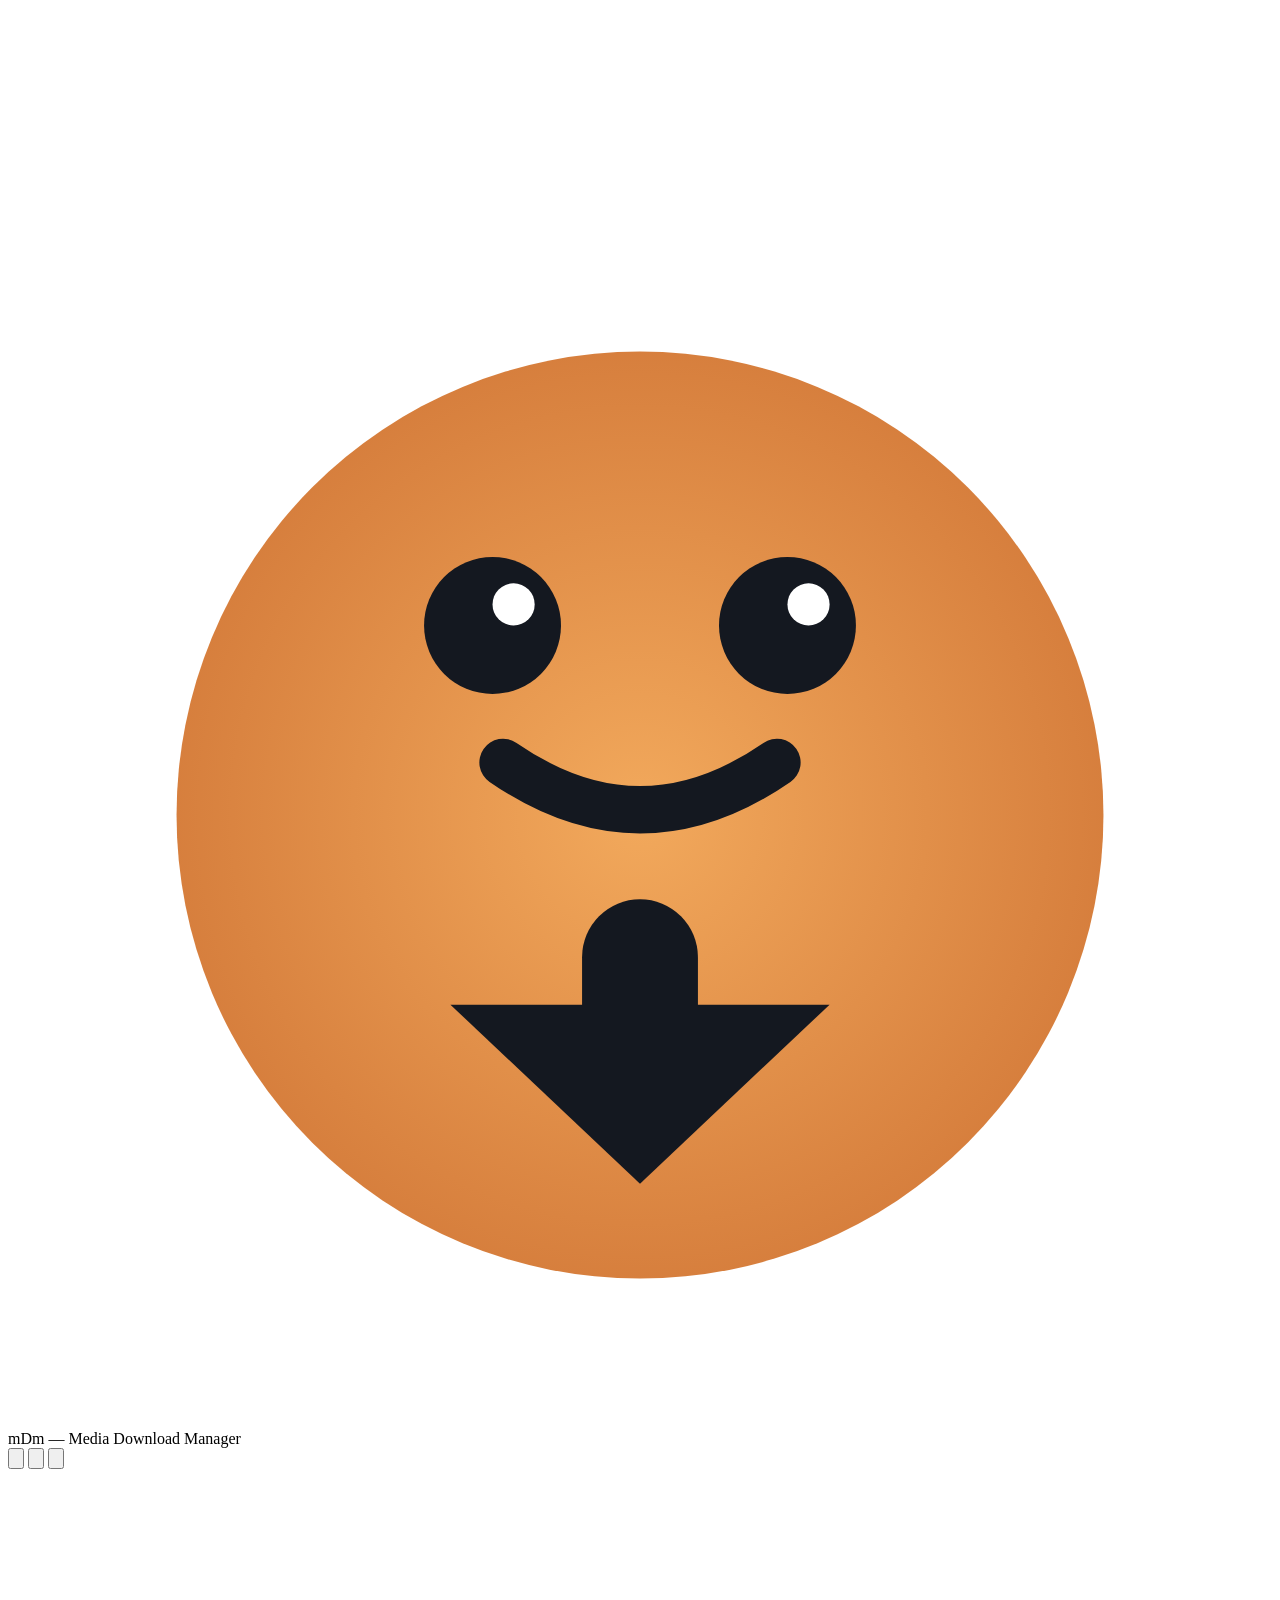
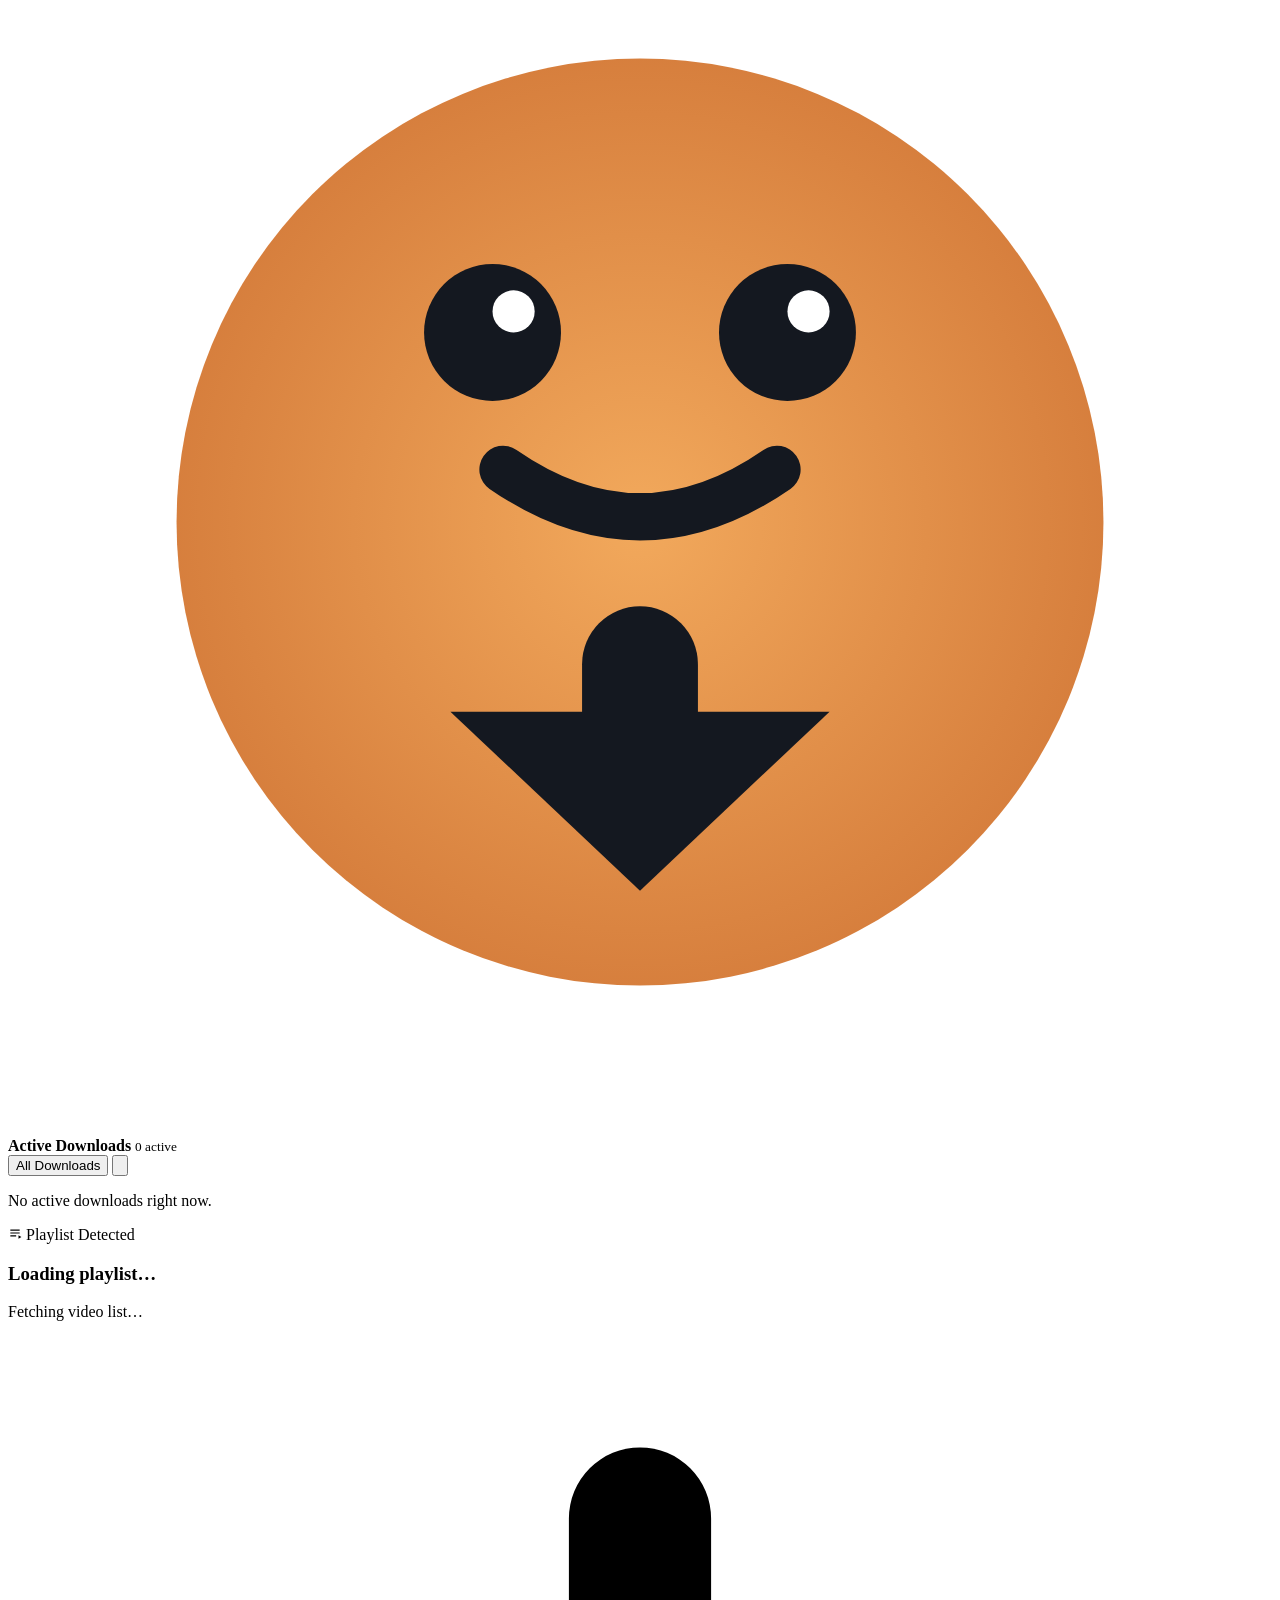
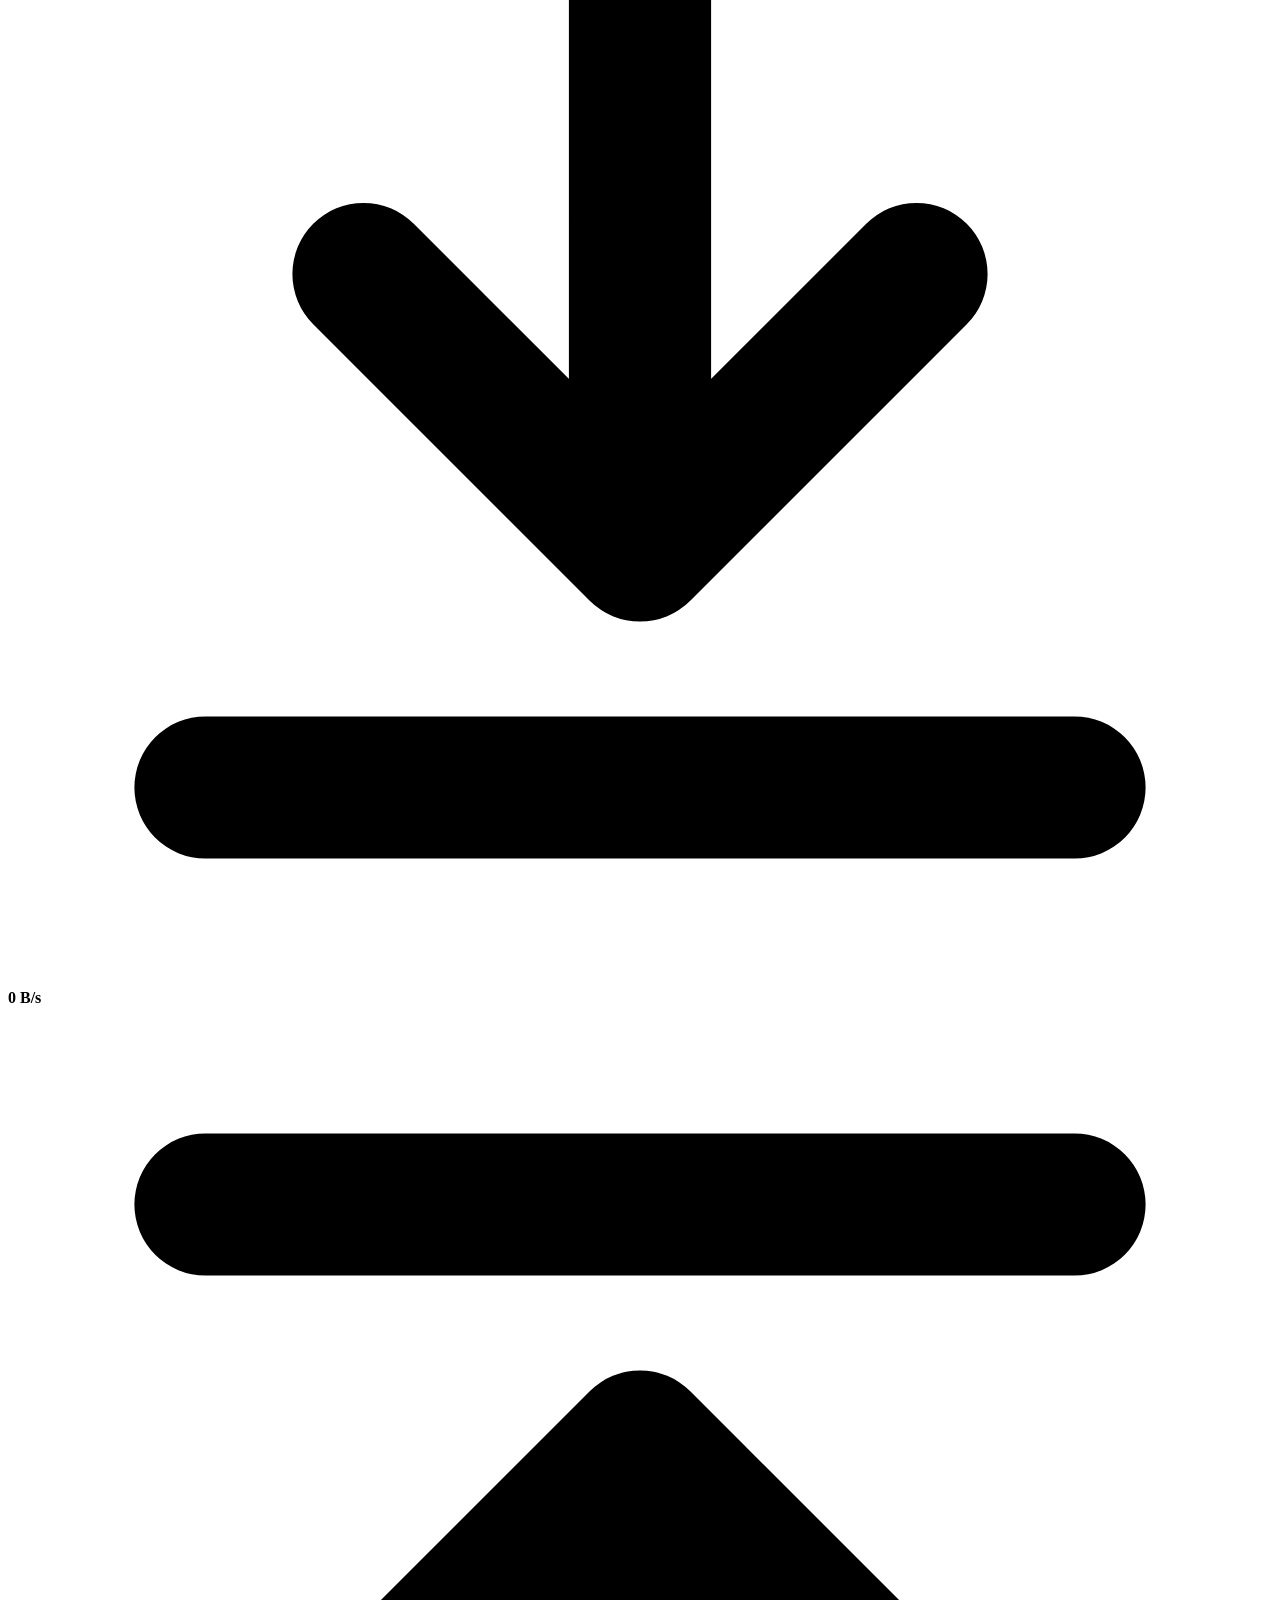
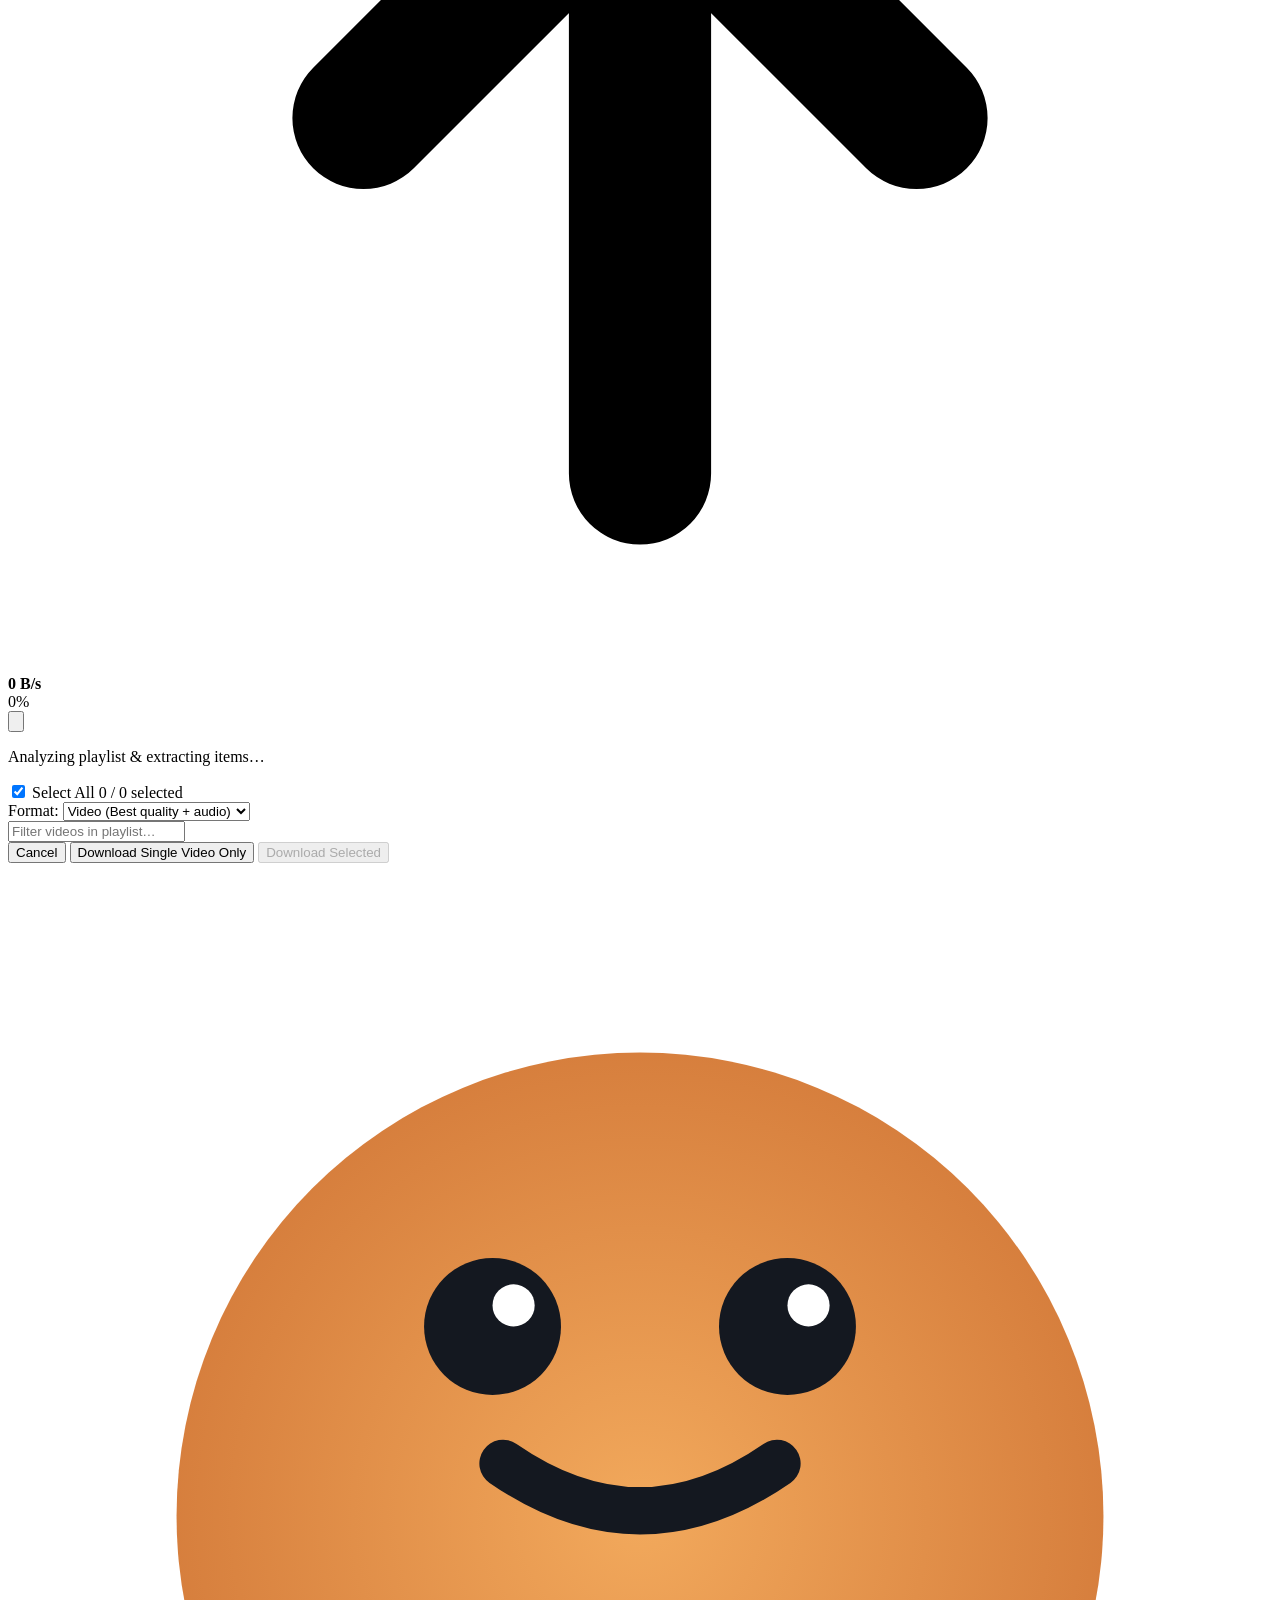
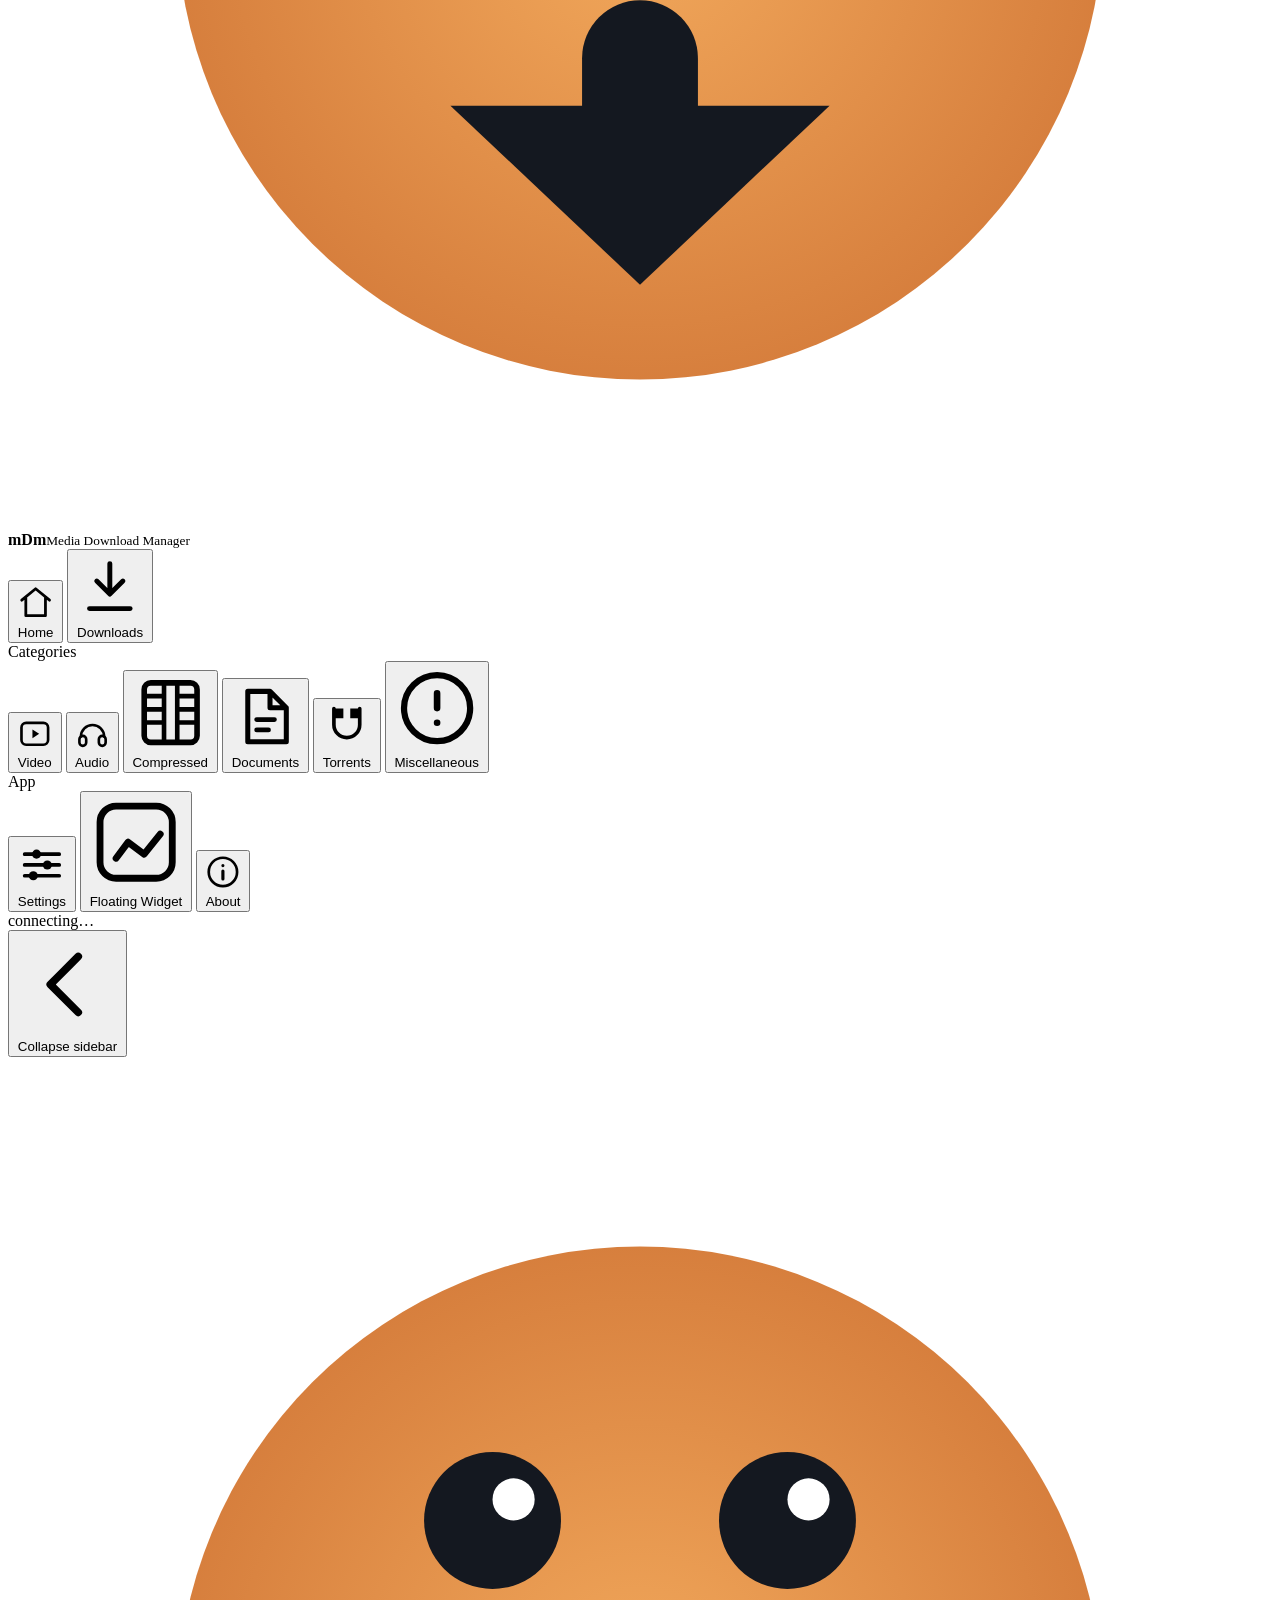
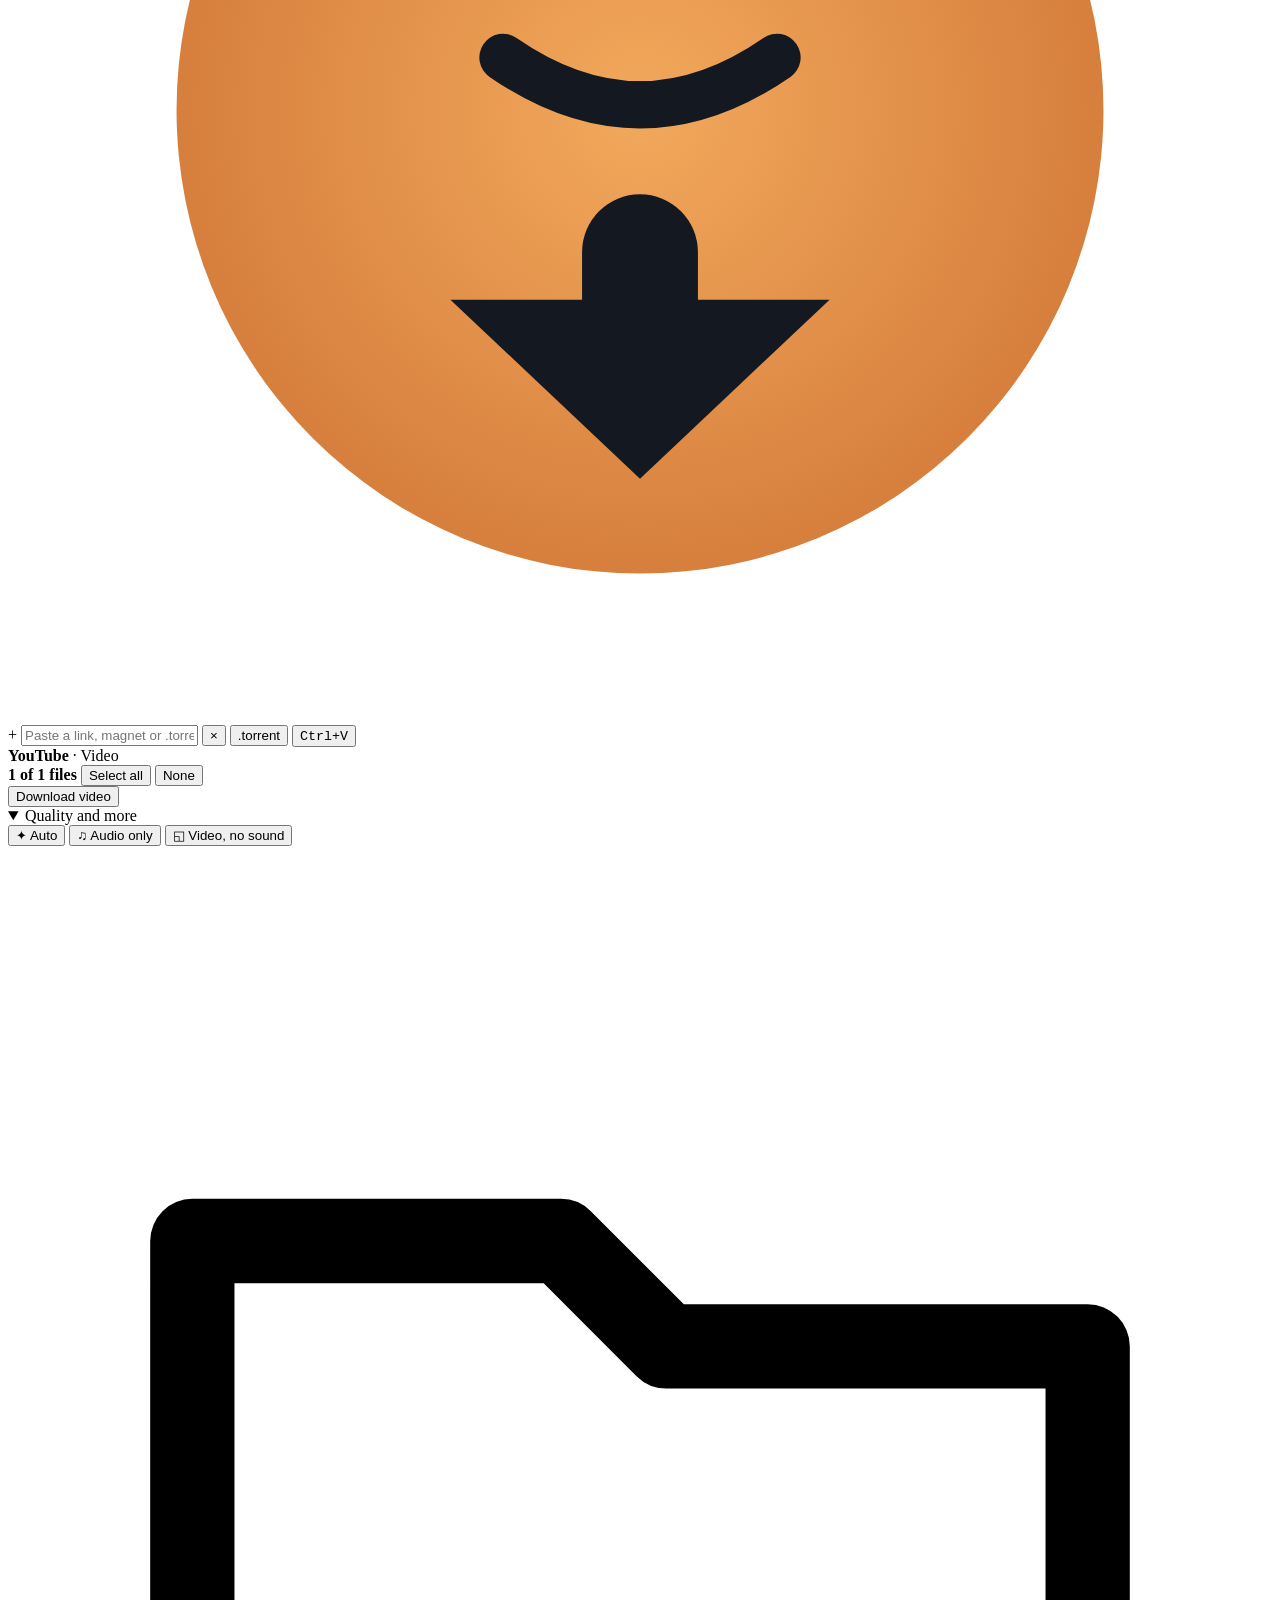
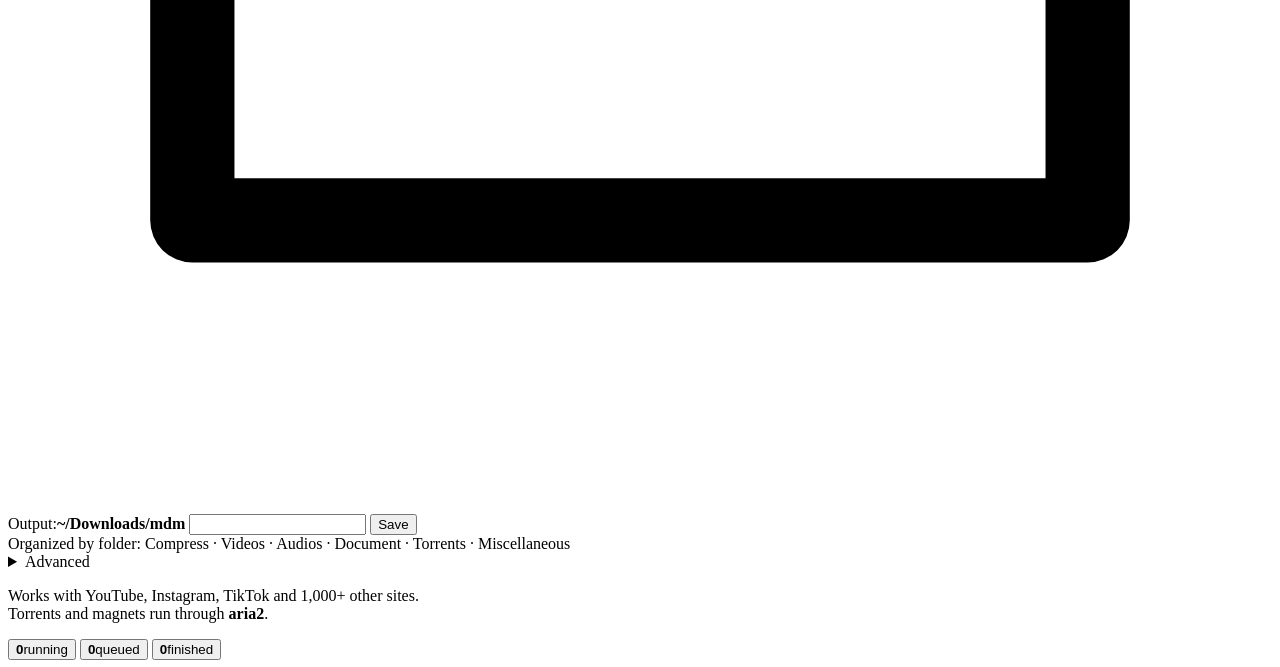
==== commit b2f54937: "feat: bundle browser extension in installer, add 1-click install, auto engine updates, and responsiv" ====
--- a/crates/mdm-server/ui/index.html
+++ b/crates/mdm-server/ui/index.html
@@ -35,12 +35,7 @@
       <svg class="titlebar-ico" viewBox="0 0 120 120"><use href="#mascot"/></svg>
       <span class="titlebar-title" data-tauri-drag-region>mDm — Media Download Manager</span>
     </div>
-    <div class="titlebar-center" data-tauri-drag-region>
-      <button type="button" id="tb-widget-btn" class="tb-transfer-btn tb-widget-btn" title="Toggle Floating Speed Widget (Desktop pill)">
-        <svg viewBox="0 0 24 24" style="width: 12px; height: 12px; flex-shrink: 0;"><rect x="3" y="3" width="18" height="18" rx="4" fill="none" stroke="currentColor" stroke-width="2"/><path d="M7 16l3-4 4 3 4-5" fill="none" stroke="currentColor" stroke-width="2" stroke-linecap="round" stroke-linejoin="round"/></svg>
-        <span>Widget</span>
-      </button>
-    </div>
+    <div class="titlebar-center" data-tauri-drag-region></div>
     <div class="titlebar-controls" id="titlebar-controls" data-tauri-drag-region="false">
       <button type="button" class="tb-btn" id="tb-min" title="Minimize" aria-label="Minimize" data-tauri-drag-region="false">
         <svg viewBox="0 0 16 16"><path d="M3 8.5h10" stroke="currentColor" stroke-width="1.6" stroke-linecap="round"/></svg>
@@ -200,9 +195,17 @@
       </button>
 
       <div class="section">App</div>
-      <button class="nav-item" data-nav="#/settings">
+      <button class="nav-item" data-nav="#/settings" title="Settings (Ctrl+,)">
         <svg viewBox="0 0 24 24"><path d="M4 7h16M4 12h16M4 17h16" fill="none" stroke="currentColor" stroke-width="1.7" stroke-linecap="round"/><circle cx="9.5" cy="7" r="2.1" fill="currentColor"/><circle cx="14.5" cy="12" r="2.1" fill="currentColor"/><circle cx="8" cy="17" r="2.1" fill="currentColor"/></svg>
         <span>Settings</span>
+      </button>
+      <button type="button" class="nav-item" id="tb-widget-btn" title="Toggle Floating Speed Widget (Desktop pill)">
+        <svg viewBox="0 0 24 24"><rect x="3" y="3" width="18" height="18" rx="4" fill="none" stroke="currentColor" stroke-width="1.7"/><path d="M7 16l3-4 4 3 4-5" fill="none" stroke="currentColor" stroke-width="1.7" stroke-linecap="round" stroke-linejoin="round"/></svg>
+        <span>Floating Widget</span>
+      </button>
+      <button class="nav-item" data-nav="#/about" title="About mDm &amp; Author">
+        <svg viewBox="0 0 24 24"><circle cx="12" cy="12" r="9" fill="none" stroke="currentColor" stroke-width="1.7"/><path d="M12 8v.01M12 11.5v5" stroke="currentColor" stroke-width="2" stroke-linecap="round"/></svg>
+        <span>About</span>
       </button>
     </nav>
 
@@ -414,6 +417,10 @@
           <button type="button" class="settings-tab" data-cat="appearance" role="tab" aria-selected="false" title="Appearance, theme &amp; floating widget style">
             <svg viewBox="0 0 24 24" class="tab-ico"><path d="M12 21a9 9 0 1 0 0-18c2.5 0 4.7 1 6.3 2.7l.7.8a9 9 0 0 1 2 5.5c0 2.2-1.8 4-4 4h-2a2 2 0 0 0-2 2c0 .6.2 1.1.6 1.5l.4.5c.6.6 1 1.4 1 2.3 0 2.2-1.8 4-4 4Z" fill="none" stroke="currentColor" stroke-width="1.8"/></svg>
             <span>Appearance</span>
+          </button>
+          <button type="button" class="settings-tab" data-cat="extension" role="tab" aria-selected="false" title="Browser Extension integration and setup">
+            <svg viewBox="0 0 24 24" class="tab-ico"><path d="M20.5 11H19V7a2 2 0 0 0-2-2h-4V3.5a2.5 2.5 0 0 0-5 0V5H4a2 2 0 0 0-2 2v3.8h1.5a2.5 2.5 0 0 1 0 5H2V20a2 2 0 0 0 2 2h3.8v-1.5a2.5 2.5 0 0 1 5 0V22H17a2 2 0 0 0 2-2v-4h1.5a2.5 2.5 0 0 0 0-5Z" fill="none" stroke="currentColor" stroke-width="1.8" stroke-linecap="round" stroke-linejoin="round"/></svg>
+            <span>Extension</span>
           </button>
         </div>
 
@@ -944,7 +951,279 @@
               <span>Applies to yt-dlp downloads. Embedding features require FFmpeg.</span>
             </div>
           </div>
+
+          <!-- Card: Browser Extension Setup & Browser Detection -->
+          <div class="settings-card span-full" data-category="extension">
+            <div class="card-head">
+              <svg viewBox="0 0 24 24" class="card-ico"><path d="M20.5 11H19V7a2 2 0 0 0-2-2h-4V3.5a2.5 2.5 0 0 0-5 0V5H4a2 2 0 0 0-2 2v3.8h1.5a2.5 2.5 0 0 1 0 5H2V20a2 2 0 0 0 2 2h3.8v-1.5a2.5 2.5 0 0 1 5 0V22H17a2 2 0 0 0 2-2v-4h1.5a2.5 2.5 0 0 0 0-5Z" fill="none" stroke="currentColor" stroke-width="1.6" stroke-linecap="round" stroke-linejoin="round"/></svg>
+              <div class="card-title-wrap">
+                <h3>Browser Integration &amp; 1-Click Setup</h3>
+                <span class="card-desc">Intercept downloads directly from your favorite browser into mDm</span>
+              </div>
+            </div>
+
+            <div class="ext-folder-box">
+              <div class="ext-folder-meta">
+                <div class="ext-folder-title-row">
+                  <span class="ext-folder-title">Bundled Extension Package</span>
+                  <span class="ext-version-badge" id="ext-version-badge">v0.1.0 (Ready)</span>
+                </div>
+                <span class="field-note">The unpacked extension is included directly with your mDm installation.</span>
+              </div>
+              <div class="ext-path-group">
+                <div class="ext-path-field">
+                  <svg viewBox="0 0 24 24" class="ext-path-ico"><path d="M3 7a2 2 0 0 1 2-2h4l2 2h8a2 2 0 0 1 2 2v9a2 2 0 0 1-2 2H5a2 2 0 0 1-2-2V7Z" fill="none" stroke="currentColor" stroke-width="1.8"/></svg>
+                  <input type="text" id="ext-folder-path" class="ext-path-input" readonly value="Loading extension path..." spellcheck="false" title="Extension folder path">
+                </div>
+                <div class="ext-path-actions">
+                  <button type="button" class="ext-action-btn-secondary" id="ext-copy-path-btn" title="Copy extension folder path">
+                    <svg viewBox="0 0 24 24" class="ext-btn-ico"><rect x="9" y="9" width="13" height="13" rx="2" ry="2" fill="none" stroke="currentColor" stroke-width="2" stroke-linecap="round" stroke-linejoin="round"/><path d="M5 15H4a2 2 0 0 1-2-2V4a2 2 0 0 1 2-2h9a2 2 0 0 1 2 2v1" fill="none" stroke="currentColor" stroke-width="2" stroke-linecap="round" stroke-linejoin="round"/></svg>
+                    <span class="ext-btn-label">Copy Path</span>
+                  </button>
+                  <button type="button" class="ext-action-btn-secondary" id="ext-open-folder-btn" title="Open extension folder in Windows Explorer">
+                    <svg viewBox="0 0 24 24" class="ext-btn-ico"><path d="M18 13v6a2 2 0 0 1-2 2H5a2 2 0 0 1-2-2V8a2 2 0 0 1 2-2h6m4-3h6v6m-11 5L21 3" fill="none" stroke="currentColor" stroke-width="2" stroke-linecap="round" stroke-linejoin="round"/></svg>
+                    <span class="ext-btn-label">Open Folder</span>
+                  </button>
+                </div>
+              </div>
+            </div>
+
+            <div class="ext-browsers-section">
+              <div class="ext-browsers-header">
+                <h4 class="ext-subheading">Detected Browsers</h4>
+                <span class="field-note">Click "Add to Browser" to open your browser's extension page and reveal the package.</span>
+              </div>
+              <div class="ext-browser-grid" id="ext-browser-grid">
+                <!-- Dynamically populated by app.js loadExtensionStatus() -->
+                <div class="ext-loading-placeholder">
+                  <span>Scanning installed browsers...</span>
+                </div>
+              </div>
+            </div>
+          </div>
+
+          <!-- Card: Step-by-Step Installation Guide -->
+          <div class="settings-card span-full" data-category="extension">
+            <div class="card-head">
+              <svg viewBox="0 0 24 24" class="card-ico"><circle cx="12" cy="12" r="10" fill="none" stroke="currentColor" stroke-width="1.6"/><path d="M12 16v-4m0-4h.01" stroke="currentColor" stroke-width="1.8" stroke-linecap="round"/></svg>
+              <div class="card-title-wrap">
+                <h3>Installation Guide</h3>
+                <span class="card-desc">How to load the mDm extension in Chromium &amp; Firefox browsers</span>
+              </div>
+            </div>
+
+            <div class="ext-steps-grid">
+              <div class="ext-step-card">
+                <div class="ext-step-num">1</div>
+                <div class="ext-step-body">
+                  <h5 class="ext-step-title">Open Extension Manager</h5>
+                  <p class="ext-step-text">
+                    Click <strong>Add to Browser</strong> above or go to <code>chrome://extensions</code> (Chrome/Brave), <code>edge://extensions</code> (Edge), or <code>about:addons</code> (Firefox).
+                  </p>
+                </div>
+              </div>
+
+              <div class="ext-step-card">
+                <div class="ext-step-num">2</div>
+                <div class="ext-step-body">
+                  <h5 class="ext-step-title">Enable Developer Mode</h5>
+                  <p class="ext-step-text">
+                    Toggle the <strong>Developer mode</strong> switch in the upper-right corner of the browser's extension manager.
+                  </p>
+                </div>
+              </div>
+
+              <div class="ext-step-card">
+                <div class="ext-step-num">3</div>
+                <div class="ext-step-body">
+                  <h5 class="ext-step-title">Load Unpacked Extension</h5>
+                  <p class="ext-step-text">
+                    Click <strong>Load unpacked</strong> and select the mDm extension folder (or drag and drop the folder directly into the browser window).
+                  </p>
+                </div>
+              </div>
+
+              <div class="ext-step-card">
+                <div class="ext-step-num">4</div>
+                <div class="ext-step-body">
+                  <h5 class="ext-step-title">Pin &amp; Enjoy Fast Downloads</h5>
+                  <p class="ext-step-text">
+                    Pin the mDm extension icon to your toolbar. Right-click links or media anytime to <strong>Download with mDm</strong> instantly!
+                  </p>
+                </div>
+              </div>
+            </div>
+
+            <div class="note-box">
+              <svg viewBox="0 0 24 24" class="note-ico"><circle cx="12" cy="12" r="9" fill="none" stroke="currentColor" stroke-width="1.6"/><path d="M12 8v4M12 16h.01" stroke="currentColor" stroke-width="1.8" stroke-linecap="round"/></svg>
+              <span>The extension communicates with the local mDm service on port 3030 via encrypted JSON-RPC. Keep mDm running in the background for automatic capture.</span>
+            </div>
+          </div>
         </form>
+      </div>
+    </section>
+
+    <!-- About: Project & Author info -->
+    <section id="view-about" class="view" hidden>
+      <div class="about-wrap">
+        <!-- Hero Header -->
+        <div class="about-hero">
+          <div class="about-mascot-wrap">
+            <svg class="about-mascot" viewBox="0 0 120 120"><use href="#mascot"/></svg>
+          </div>
+          <div class="about-hero-text">
+            <div class="about-title-row">
+              <h1 class="about-title">mDm</h1>
+              <span class="about-tag">Media Download Manager</span>
+              <span class="about-badge">v0.1.0-alpha.1</span>
+            </div>
+            <p class="about-lead">
+              A high-performance, open-source download accelerator and stream extractor engineered with Rust, aria2, yt-dlp, and Tauri.
+            </p>
+          </div>
+        </div>
+
+        <!-- Scrollable Content Area -->
+        <div class="about-scroll-body">
+          <div class="about-grid">
+          <!-- Card 1: What is mDm -->
+          <div class="settings-card span-full about-card">
+            <div class="card-head">
+              <svg viewBox="0 0 24 24" class="card-ico"><circle cx="12" cy="12" r="9" fill="none" stroke="currentColor" stroke-width="1.6"/><path d="M12 8v.01M12 11.5v5" stroke="currentColor" stroke-width="2" stroke-linecap="round"/></svg>
+              <div class="card-title-wrap">
+                <h3>About This Project</h3>
+                <span class="card-desc">Modern architecture built to redefine media and file downloads</span>
+              </div>
+            </div>
+            <div class="about-body-text">
+              <p>
+                <strong>mDm (Media Download Manager)</strong> is a powerful, modern replacement for legacy download tools like IDM.
+                Engineered with high concurrency and efficiency in mind, mDm combines segmented multi-connection acceleration with deep media intelligence.
+              </p>
+              <div class="about-feature-grid">
+                <div class="about-feature-item">
+                  <div class="feature-icon">
+                    <svg viewBox="0 0 24 24"><path d="M13 2 3 14h9l-1 8 10-12h-9l1-8z" fill="none" stroke="currentColor" stroke-width="1.8" stroke-linejoin="round"/></svg>
+                  </div>
+                  <div>
+                    <h4>Multi-Connection Acceleration</h4>
+                    <p>Splits large HTTP/HTTPS downloads into up to 16 parallel segments via aria2 to maximize available bandwidth.</p>
+                  </div>
+                </div>
+                <div class="about-feature-item">
+                  <div class="feature-icon">
+                    <svg viewBox="0 0 24 24"><rect x="2" y="2" width="20" height="20" rx="2.18" fill="none" stroke="currentColor" stroke-width="1.8"/><line x1="7" y1="2" x2="7" y2="22"/><line x1="17" y1="2" x2="17" y2="22"/><line x1="2" y1="12" x2="22" y2="12"/></svg>
+                  </div>
+                  <div>
+                    <h4>Universal Media Extraction</h4>
+                    <p>Extracts 4K/1080p video, audio tracks, and playlists from YouTube, Twitter/X, Reddit, TikTok, and 1,000+ sites via yt-dlp.</p>
+                  </div>
+                </div>
+                <div class="about-feature-item">
+                  <div class="feature-icon">
+                    <svg viewBox="0 0 24 24"><circle cx="12" cy="12" r="10" fill="none" stroke="currentColor" stroke-width="1.8"/><polygon points="10 8 16 12 10 16 10 8" fill="currentColor"/></svg>
+                  </div>
+                  <div>
+                    <h4>Browser Extension Integration</h4>
+                    <p>IDM-style video grabber bar on web pages, smart file download interceptor, and instant download confirmation dialog.</p>
+                  </div>
+                </div>
+                <div class="about-feature-item">
+                  <div class="feature-icon">
+                    <svg viewBox="0 0 24 24"><path d="M12 2v20M17 5H9.5a3.5 3.5 0 0 0 0 7h5a3.5 3.5 0 0 1 0 7H6" fill="none" stroke="currentColor" stroke-width="1.8" stroke-linecap="round"/></svg>
+                  </div>
+                  <div>
+                    <h4>BitTorrent &amp; Magnets</h4>
+                    <p>Native torrent metadata probing, selective file downloading, and automatic DHT/PEX peer discovery.</p>
+                  </div>
+                </div>
+              </div>
+            </div>
+          </div>
+
+          <!-- Card 2: Developer & Links -->
+          <div class="settings-card about-card">
+            <div class="card-head">
+              <svg viewBox="0 0 24 24" class="card-ico"><path d="M20 21v-2a4 4 0 0 0-4-4H8a4 4 0 0 0-4 4v2" fill="none" stroke="currentColor" stroke-width="1.6"/><circle cx="12" cy="7" r="4" fill="none" stroke="currentColor" stroke-width="1.6"/></svg>
+              <div class="card-title-wrap">
+                <h3>Developer &amp; Links</h3>
+                <span class="card-desc">Source code repository, developer profile, and project links</span>
+              </div>
+            </div>
+            <div class="about-links-list">
+              <a href="https://github.com/habitual69" target="_blank" rel="noopener noreferrer" class="about-link-row" title="Visit Developer Profile on GitHub">
+                <div class="link-icon-wrap">
+                  <svg viewBox="0 0 24 24" width="20" height="20" fill="currentColor"><path d="M12 2C6.477 2 2 6.484 2 12.017c0 4.425 2.865 8.18 6.839 9.504.5.092.682-.217.682-.483 0-.237-.008-.868-.013-1.703-2.782.605-3.369-1.343-3.369-1.343-.454-1.158-1.11-1.466-1.11-1.466-.908-.62.069-.608.069-.608 1.003.07 1.53 1.032 1.53 1.032.892 1.53 2.341 1.088 2.91.832.092-.647.35-1.088.636-1.338-2.22-.253-4.555-1.113-4.555-4.951 0-1.093.39-1.988 1.029-2.688-.103-.253-.446-1.272.098-2.65 0 0 .84-.27 2.75 1.026A9.564 9.564 0 0 1 12 6.844c.85.004 1.705.115 2.504.337 1.909-1.296 2.747-1.027 2.747-1.027.546 1.379.202 2.398.1 2.651.64.7 1.028 1.595 1.028 2.688 0 3.848-2.339 4.695-4.566 4.943.359.309.678.92.678 1.855 0 1.338-.012 2.419-.012 2.747 0 .268.18.58.688.482A10.019 10.019 0 0 0 22 12.017C22 6.484 17.522 2 12 2z"/></svg>
+                </div>
+                <div class="link-meta">
+                  <span class="link-title">Developer Profile</span>
+                  <span class="link-url">github.com/habitual69</span>
+                </div>
+                <svg viewBox="0 0 24 24" width="16" height="16" class="link-arrow" fill="none" stroke="currentColor" stroke-width="2"><path d="M7 17 17 7M7 7h10v10"/></svg>
+              </a>
+
+              <a href="https://github.com/habitual69/mdm" target="_blank" rel="noopener noreferrer" class="about-link-row" title="Open mDm Repository on GitHub">
+                <div class="link-icon-wrap">
+                  <svg viewBox="0 0 24 24" width="20" height="20" fill="none" stroke="currentColor" stroke-width="2" stroke-linecap="round" stroke-linejoin="round"><line x1="6" y1="3" x2="6" y2="15"/><circle cx="18" cy="6" r="3"/><circle cx="6" cy="18" r="3"/><path d="M18 9a9 9 0 0 1-9 9"/></svg>
+                </div>
+                <div class="link-meta">
+                  <span class="link-title">Project Repository</span>
+                  <span class="link-url">github.com/habitual69/mdm</span>
+                </div>
+                <svg viewBox="0 0 24 24" width="16" height="16" class="link-arrow" fill="none" stroke="currentColor" stroke-width="2"><path d="M7 17 17 7M7 7h10v10"/></svg>
+              </a>
+
+              <a href="https://github.com/habitual69/mdm/issues" target="_blank" rel="noopener noreferrer" class="about-link-row" title="Submit Issues or Feature Requests">
+                <div class="link-icon-wrap">
+                  <svg viewBox="0 0 24 24" width="20" height="20" fill="none" stroke="currentColor" stroke-width="2" stroke-linecap="round" stroke-linejoin="round"><circle cx="12" cy="12" r="10"/><line x1="12" y1="8" x2="12" y2="12"/><line x1="12" y1="16" x2="12.01" y2="16"/></svg>
+                </div>
+                <div class="link-meta">
+                  <span class="link-title">Issues &amp; Discussions</span>
+                  <span class="link-url">github.com/habitual69/mdm/issues</span>
+                </div>
+                <svg viewBox="0 0 24 24" width="16" height="16" class="link-arrow" fill="none" stroke="currentColor" stroke-width="2"><path d="M7 17 17 7M7 7h10v10"/></svg>
+              </a>
+            </div>
+          </div>
+
+          <!-- Card 3: Stack & Environment -->
+          <div class="settings-card about-card">
+            <div class="card-head">
+              <svg viewBox="0 0 24 24" class="card-ico"><rect x="4" y="4" width="16" height="16" rx="2" fill="none" stroke="currentColor" stroke-width="1.6"/><rect x="9" y="9" width="6" height="6" fill="none" stroke="currentColor" stroke-width="1.6"/><line x1="9" y1="1" x2="9" y2="4" stroke="currentColor" stroke-width="1.6"/><line x1="15" y1="1" x2="15" y2="4" stroke="currentColor" stroke-width="1.6"/><line x1="9" y1="20" x2="9" y2="23" stroke="currentColor" stroke-width="1.6"/><line x1="15" y1="20" x2="15" y2="23" stroke="currentColor" stroke-width="1.6"/><line x1="20" y1="9" x2="23" y2="9" stroke="currentColor" stroke-width="1.6"/><line x1="20" y1="14" x2="23" y2="14" stroke="currentColor" stroke-width="1.6"/><line x1="1" y1="9" x2="4" y2="9" stroke="currentColor" stroke-width="1.6"/><line x1="1" y1="14" x2="4" y2="14" stroke="currentColor" stroke-width="1.6"/></svg>
+              <div class="card-title-wrap">
+                <h3>Technical Specifications</h3>
+                <span class="card-desc">Underlying engine and runtime components</span>
+              </div>
+            </div>
+            <div class="about-specs-grid">
+              <div class="spec-item">
+                <span class="spec-label">Core Engine:</span>
+                <span class="spec-value">Rust (Tokio, Axum, SQLite)</span>
+              </div>
+              <div class="spec-item">
+                <span class="spec-label">Desktop Shell:</span>
+                <span class="spec-value">Tauri v2 • WebView2 (Win32)</span>
+              </div>
+              <div class="spec-item">
+                <span class="spec-label">Segmented Downloader:</span>
+                <span class="spec-value">aria2c (Bundled v1.37.0)</span>
+              </div>
+              <div class="spec-item">
+                <span class="spec-label">Media Parser:</span>
+                <span class="spec-value">yt-dlp (Auto-Updatable)</span>
+              </div>
+              <div class="spec-item">
+                <span class="spec-label">Media Processor:</span>
+                <span class="spec-value">FFmpeg &amp; FFprobe</span>
+              </div>
+              <div class="spec-item">
+                <span class="spec-label">Daemon Endpoint:</span>
+                <span class="spec-value"><code>127.0.0.1:5757</code></span>
+              </div>
+            </div>
+          </div>
+        </div>
+        </div>
       </div>
     </section>
   </main>
